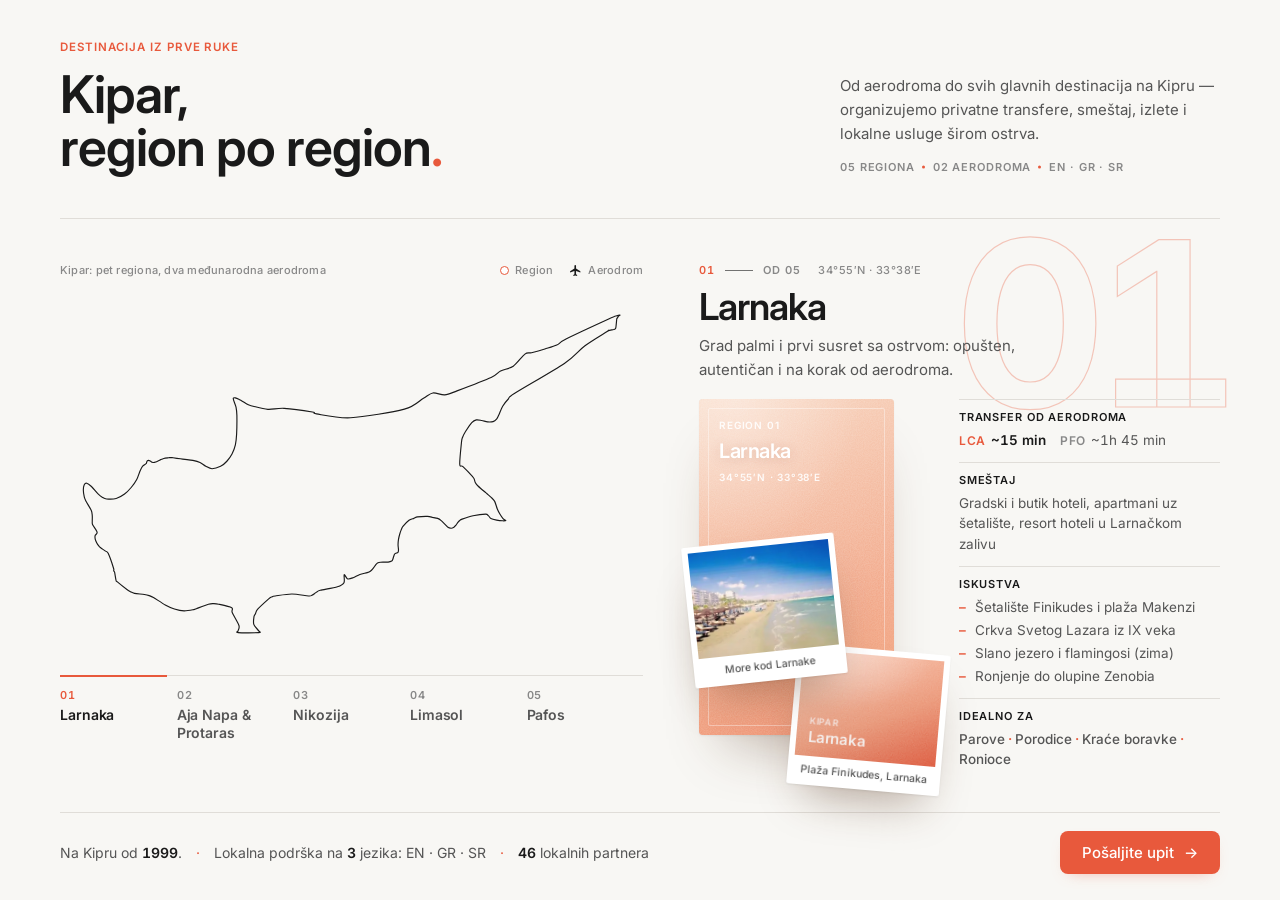
==== index.html @ 7fb14956 "Add files via upload" ====
<!doctype html>
<html lang="sr-Latn">
<head>
  <meta charset="utf-8">
  <meta name="viewport" content="width=device-width, initial-scale=1">
  <title>Kipar koji poznajemo · WWE Travel CY</title>
  <meta name="description" content="Kipar, region po region: interaktivna karta regiona, aerodroma i transfera. WWE Travel CY, na Kipru od 1999.">
  <meta name="robots" content="noindex">
  <link rel="icon" href="assets/favicon.svg" type="image/svg+xml">
  <link rel="preconnect" href="https://fonts.googleapis.com">
  <link rel="preconnect" href="https://fonts.gstatic.com" crossorigin>
  <link href="https://fonts.googleapis.com/css2?family=Inter:wght@400;500;600;700&display=swap" rel="stylesheet">
  <link rel="stylesheet" href="css/section.css">
  <!-- Before first paint: mark JS + embed state so the entrance never flashes -->
  <script>
    (function (d) {
      var c = d.documentElement.classList;
      c.add('js');
      try { if (window.self !== window.top) c.add('is-embedded'); } catch (e) { c.add('is-embedded'); }
      if (window.matchMedia && matchMedia('(prefers-reduced-motion: reduce)').matches) c.add('reduced-motion');
    })(document);
  </script>
</head>
<body>
  <main class="wwe" id="wwe">
    <div class="wwe__inner">

      <!-- ============ Heading ============ -->
      <header class="head">
        <div class="head__title">
          <p class="eyebrow" data-reveal="fade" data-i18n="eyebrow">Destinacija iz prve ruke</p>
          <h2 class="title" id="wwe-title" aria-label="Kipar, region po region.">
            <span class="title__line"><span class="title__in">Kipar,</span></span>
            <span class="title__line"><span class="title__in">region po region.</span></span>
          </h2>
        </div>
        <div class="head__intro" data-reveal="fade">
          <p class="intro" data-i18n="intro">Od aerodroma do svih glavnih destinacija na Kipru — organizujemo privatne transfere, smeštaj, izlete i lokalne usluge širom ostrva.</p>
          <p class="head__meta" id="head-meta"><span>05 regiona</span><span>02 aerodroma</span><span>EN · GR · SR</span></p>
        </div>
      </header>

      <!-- ============ Map + feature panel ============ -->
      <div class="body">

        <figure class="map" id="map">
          <figcaption class="map__cap">
            <span class="cap-text" data-i18n="mapCaption">Kipar: pet regiona, dva međunarodna aerodroma</span>
            <span class="map__legend" aria-hidden="true">
              <span class="lg lg--region"><i></i><span data-i18n="legendRegion">Region</span></span>
              <span class="lg lg--airport"><svg viewBox="0 0 24 24"><path d="M21 15.5v-2l-8-5V3.5a1.5 1.5 0 0 0-3 0V8.5l-8 5v2l8-2.5V19l-2 1.5V22l3.5-1 3.5 1v-1.5L13 19v-6z"/></svg><span data-i18n="legendAirport">Aerodrom</span></span>
            </span>
          </figcaption>

          <div class="map__stage">
            <svg class="map__svg" id="map-svg" viewBox="0 0 1000 624" role="img" aria-labelledby="map-svg-title">
              <title id="map-svg-title" data-i18n="mapTitle">Karta Kipra sa pet regiona i aerodromima Larnaka i Pafos</title>
              <defs>
                <path id="isl" d="M940.8 46.6C953.7 40.7 951.5 42.1 954.4 41.1C957.3 40.1 959.5 39.9 960.0 40.0C960.5 40.1 958.3 41.1 957.8 41.6C957.3 42.1 956.8 42.9 956.5 43.4C956.2 43.9 955.8 44.7 955.5 45.2C955.2 45.7 954.9 44.3 954.6 46.6C954.3 48.9 953.6 57.8 953.2 60.3C952.8 62.8 952.8 62.9 952.2 63.5C951.6 64.1 951.1 64.1 949.3 64.6C947.5 65.0 941.8 66.0 940.1 66.5C938.4 67.0 944.1 64.2 938.1 68.1C932.1 72.0 911.1 84.3 900.1 92.5C889.1 100.7 882.9 110.8 864.8 123.0C846.7 135.2 794.2 164.9 779.7 174.1C765.2 183.3 771.4 180.9 768.3 184.2C765.2 187.5 761.4 192.0 759.0 196.1C756.6 200.2 753.7 208.3 752.1 211.6C750.5 214.9 749.9 216.6 748.5 218.2C747.1 219.8 744.8 221.8 742.5 222.5C740.2 223.2 735.9 223.3 733.0 223.0C730.1 222.7 726.0 221.1 723.1 220.6C720.2 220.1 716.4 219.0 713.8 219.6C711.2 220.2 708.9 221.2 706.0 224.3C703.1 227.4 697.2 236.6 694.8 240.3C692.4 244.1 691.3 246.7 690.3 249.3C689.3 251.9 689.1 250.7 688.4 257.6C687.7 264.5 685.0 289.3 685.4 295.6C685.8 301.9 687.7 296.6 690.9 299.6C694.1 302.6 703.8 312.7 706.7 315.9C709.6 319.1 709.2 319.1 710.0 320.7C710.8 322.3 711.0 325.0 712.0 326.8C713.0 328.6 714.0 330.3 716.7 332.9C719.4 335.5 727.4 342.2 730.0 344.4C732.6 346.6 732.4 346.5 733.8 347.7C735.2 348.9 737.6 350.7 739.3 352.4C741.0 354.1 743.7 356.3 745.3 359.3C746.9 362.3 748.5 369.2 749.8 372.5C751.1 375.8 752.7 378.5 754.2 381.0C755.7 383.5 758.1 387.2 759.6 388.9C761.1 390.6 764.5 391.6 764.4 392.2C764.3 392.8 761.3 392.7 758.9 392.6C756.5 392.5 751.7 392.0 748.7 391.4C745.7 390.8 740.9 389.8 738.8 388.6C736.7 387.4 735.8 384.8 734.4 383.7C733.0 382.6 733.6 381.3 729.7 381.3C725.8 381.3 714.2 382.7 708.2 384.0C702.2 385.3 692.9 388.5 689.5 389.7C686.1 390.9 686.5 391.3 685.4 392.2C684.3 393.1 683.2 394.3 682.2 395.5C681.2 396.7 680.0 398.7 679.0 399.9C678.0 401.1 676.7 402.9 675.4 403.7C674.1 404.5 672.1 405.5 670.5 405.4C668.9 405.3 667.1 405.1 664.6 403.2C662.1 401.2 656.2 394.6 653.6 392.4C651.0 390.2 649.8 389.3 647.5 388.5C645.2 387.7 640.0 387.1 638.6 386.8C637.2 386.5 639.6 387.0 638.3 386.7C637.0 386.4 633.9 385.2 630.1 385.1C626.3 385.0 616.5 385.5 613.0 386.0C609.5 386.5 609.0 387.6 606.8 388.4C604.6 389.2 601.2 389.5 598.4 391.6C595.6 393.7 590.0 399.6 588.0 402.1C586.0 404.6 585.9 406.1 585.0 408.2C584.1 410.3 583.0 413.6 582.3 416.1C581.6 418.6 580.7 422.3 580.3 424.9C579.9 427.5 579.6 430.8 579.6 433.5C579.6 436.2 580.4 440.7 580.4 442.7C580.4 444.7 580.2 445.8 579.5 446.7C578.8 447.6 576.6 447.9 575.7 448.4C574.8 448.9 574.1 448.6 573.3 450.2C572.5 451.8 571.2 457.2 570.5 458.9C569.8 460.6 570.0 460.9 568.8 461.6C567.6 462.3 565.5 463.1 562.6 463.4C559.7 463.7 552.2 463.4 549.5 463.6C546.8 463.8 545.7 464.2 544.4 464.9C543.1 465.6 542.1 467.1 541.0 468.5C539.9 469.9 538.2 472.5 536.9 474.1C535.6 475.7 533.6 478.1 532.1 479.2C530.6 480.3 529.4 480.7 526.7 481.5C524.0 482.3 517.7 483.3 514.1 484.6C510.5 485.9 505.7 489.0 502.6 490.2C499.5 491.4 495.6 493.1 493.3 492.3C491.0 491.5 488.3 484.1 487.3 485.1C486.3 486.1 488.6 495.6 486.9 498.7C485.2 501.8 481.8 503.7 475.7 505.7C469.6 507.7 451.6 510.5 446.3 511.8C441.0 513.1 441.7 513.8 440.3 514.6C438.9 515.4 438.0 516.2 436.7 517.1C435.4 518.0 433.4 519.7 431.8 520.4C430.2 521.1 431.2 521.8 426.1 521.5C421.0 521.2 406.1 518.1 397.5 518.1C388.9 518.1 374.3 520.8 369.1 521.5C363.9 522.2 364.8 522.3 363.0 523.1C361.2 523.9 360.9 523.8 357.3 527.0C353.7 530.2 342.4 540.4 339.0 544.2C335.6 548.0 335.9 550.5 334.9 552.4C333.9 554.3 333.0 554.3 332.6 557.0C332.2 559.7 331.1 566.7 332.3 570.3C333.5 573.9 339.4 579.2 340.7 581.3C342.0 583.4 346.0 583.8 340.7 584.3C335.4 584.8 310.6 584.8 305.3 584.3C300.0 583.8 305.1 583.1 305.3 581.3C305.5 579.5 308.3 576.8 306.8 572.1C305.3 567.4 297.2 554.6 295.3 550.0C293.4 545.4 297.9 543.8 294.4 541.6C290.9 539.4 276.9 536.6 272.2 535.6C267.5 534.6 265.7 534.7 263.0 534.7C260.3 534.7 258.9 534.5 254.5 535.8C250.1 537.1 237.6 541.9 233.8 543.3C230.0 544.7 232.5 544.3 229.3 544.9C226.1 545.5 217.7 547.3 212.7 547.1C207.7 546.9 201.0 545.3 196.2 543.8C191.4 542.3 185.9 539.9 180.5 536.9C175.1 533.9 164.3 526.5 160.2 524.1C156.1 521.7 155.2 521.7 152.9 520.9C150.6 520.1 148.5 519.5 144.7 518.9C140.9 518.3 131.4 517.8 127.8 517.1C124.2 516.4 122.9 515.3 120.9 514.2C118.9 513.1 117.6 512.5 114.2 510.0C110.8 507.5 101.1 499.7 98.4 497.4C95.7 495.1 96.8 497.2 96.1 494.7C95.4 492.2 94.2 483.1 93.6 480.7C93.0 478.3 92.3 479.5 92.0 478.5C91.7 477.5 93.2 478.4 91.8 473.9C90.4 469.4 84.7 452.8 82.6 448.4C80.5 444.0 80.0 446.0 78.1 444.6C76.2 443.2 71.5 440.3 69.7 438.9C67.9 437.5 67.1 436.5 66.1 435.2C65.1 433.9 63.7 431.9 62.9 430.3C62.1 428.7 60.9 426.3 60.5 424.5C60.1 422.7 59.7 420.1 60.2 418.2C60.7 416.3 64.2 414.8 63.6 412.0C63.0 409.2 57.2 402.1 56.0 399.4C54.8 396.7 55.4 396.7 55.3 394.3C55.2 391.9 55.6 386.7 55.3 383.7C55.0 380.7 55.1 378.2 53.5 374.6C51.9 371.0 46.7 363.0 44.9 359.6C43.1 356.2 42.4 355.0 41.7 352.1C41.0 349.2 40.0 343.1 40.0 340.0C40.0 336.9 40.5 333.0 41.4 331.2C42.3 329.4 44.0 327.8 45.9 328.2C47.8 328.6 50.9 331.0 53.9 333.8C56.9 336.6 62.9 344.1 65.7 346.8C68.5 349.5 70.3 350.8 72.4 352.1C74.5 353.4 76.3 354.9 79.9 355.2C83.5 355.5 91.7 355.7 96.3 354.4C100.9 353.1 106.8 349.7 110.7 346.8C114.6 343.9 119.3 338.8 122.4 335.1C125.5 331.4 129.1 326.6 131.3 322.4C133.5 318.2 135.7 310.8 137.2 307.3C138.7 303.8 139.8 301.1 141.4 299.2C143.0 297.3 146.6 295.6 147.7 294.6C148.8 293.6 148.2 293.0 148.5 292.3C148.8 291.6 149.1 290.5 149.6 290.0C150.1 289.5 151.3 289.1 151.9 289.0C152.5 288.9 153.1 289.2 153.8 289.6C154.5 290.0 156.2 291.2 156.8 291.6C157.4 292.0 157.0 291.9 157.5 292.0C158.0 292.1 159.1 292.6 160.1 292.6C161.1 292.6 162.5 292.3 164.1 291.7C165.7 291.1 168.8 289.6 170.9 288.7C173.0 287.8 175.5 286.3 177.8 285.7C180.1 285.1 184.5 284.8 186.3 284.6C188.1 284.4 189.0 284.2 190.1 284.2C191.2 284.2 191.4 284.3 193.8 284.6C196.2 284.9 203.3 285.9 206.4 286.3C209.5 286.7 211.1 286.9 214.3 287.3C217.5 287.7 223.9 288.2 227.8 289.0C231.7 289.8 236.7 291.0 240.0 292.5C243.3 294.0 246.9 297.5 250.0 299.1C253.1 300.7 256.9 303.3 260.7 303.3C264.5 303.3 271.5 301.1 275.3 299.2C279.1 297.3 283.2 293.7 286.1 290.5C289.0 287.3 292.7 282.2 294.9 278.0C297.1 273.8 299.5 267.5 300.7 262.4C301.9 257.3 302.4 251.7 302.8 244.2C303.2 236.7 303.4 219.2 303.3 212.2C303.2 205.2 302.7 202.3 301.8 197.8C300.9 193.3 296.4 184.6 297.1 182.5C297.8 180.4 302.7 182.4 306.6 184.1C310.5 185.8 319.2 192.0 322.9 193.8C326.6 195.6 326.1 194.9 331.1 196.1C336.1 197.3 348.4 200.9 356.4 201.5C364.4 202.1 372.8 199.1 384.2 199.8C395.6 200.5 424.3 204.6 432.7 206.0C441.1 207.4 430.1 207.8 439.9 209.3C449.7 210.8 475.6 217.1 498.2 215.9C520.8 214.7 571.8 206.2 590.5 201.2C609.2 196.2 615.9 186.7 623.2 182.5C630.5 178.3 633.8 174.3 639.3 173.4C644.8 172.5 653.4 177.1 659.6 176.6C665.8 176.1 668.8 174.4 680.7 169.9C692.6 165.4 728.0 152.0 739.2 146.9C750.4 141.8 749.7 138.7 755.4 135.8C761.1 132.9 770.8 131.8 777.1 127.5C783.4 123.1 792.4 110.3 797.1 106.8C801.8 103.3 803.4 105.7 808.5 104.4C813.6 103.1 824.8 100.0 831.3 98.0C837.8 96.0 846.2 93.9 851.8 91.3C857.4 88.7 855.0 87.2 868.4 80.5C881.8 73.8 927.9 52.5 940.8 46.6Z"/>
                <radialGradient id="seaGrad" cx="52%" cy="54%" r="58%">
                  <stop offset="0" stop-color="#F1DCC9" stop-opacity="0.95"/>
                  <stop offset="0.5" stop-color="#F4E6D9" stop-opacity="0.7"/>
                  <stop offset="1" stop-color="#F8F7F4" stop-opacity="0"/>
                </radialGradient>
                <linearGradient id="sweepGrad" x1="0" x2="1" y1="0" y2="0">
                  <stop offset="0" stop-color="#FFFFFF" stop-opacity="0"/>
                  <stop offset="0.5" stop-color="#FFF6EE" stop-opacity="0.9"/>
                  <stop offset="1" stop-color="#FFFFFF" stop-opacity="0"/>
                </linearGradient>
                <linearGradient id="shimmerGrad" x1="0" x2="1" y1="0" y2="0">
                  <stop offset="0" stop-color="#E8593C" stop-opacity="0"/>
                  <stop offset="0.5" stop-color="#E8593C" stop-opacity="0.55"/>
                  <stop offset="1" stop-color="#E8593C" stop-opacity="0"/>
                </linearGradient>
                <pattern id="dotGrid" width="11" height="11" patternUnits="userSpaceOnUse">
                  <circle cx="2" cy="2" r="1.05" fill="#E3D9CF"/>
                </pattern>
                <!-- Three thin "depth lines" offset around the coast -->
                <mask id="ringsMask" maskUnits="userSpaceOnUse" x="-200" y="-200" width="1400" height="1024">
                  <use href="#isl" fill="none" stroke="#fff" stroke-width="116"/>
                  <use href="#isl" fill="none" stroke="#000" stroke-width="113"/>
                  <use href="#isl" fill="none" stroke="#fff" stroke-width="70"/>
                  <use href="#isl" fill="none" stroke="#000" stroke-width="67.4"/>
                  <use href="#isl" fill="none" stroke="#fff" stroke-width="32"/>
                  <use href="#isl" fill="none" stroke="#000" stroke-width="29.8"/>
                </mask>
                <clipPath id="islClip"><use href="#isl"/></clipPath>
              </defs>

              <!-- sea -->
              <g class="sea"><ellipse cx="520" cy="330" rx="600" ry="390" fill="url(#seaGrad)"/></g>
              <g class="rings" mask="url(#ringsMask)">
                <rect class="rings__base" x="-200" y="-200" width="1400" height="1024"/>
                <rect class="rings__shimmer" x="-520" y="-200" width="420" height="1024" fill="url(#shimmerGrad)"/>
              </g>

              <!-- island -->
              <g class="island">
                <use href="#isl" class="island__fill"/>
                <use href="#isl" class="island__dots" fill="url(#dotGrid)"/>
                <g clip-path="url(#islClip)" class="island__sweepwrap">
                  <rect class="island__sweep" x="-360" y="-60" width="260" height="760" fill="url(#sweepGrad)"/>
                </g>
                <path class="island__line" id="island-line" d="M940.8 46.6C953.7 40.7 951.5 42.1 954.4 41.1C957.3 40.1 959.5 39.9 960.0 40.0C960.5 40.1 958.3 41.1 957.8 41.6C957.3 42.1 956.8 42.9 956.5 43.4C956.2 43.9 955.8 44.7 955.5 45.2C955.2 45.7 954.9 44.3 954.6 46.6C954.3 48.9 953.6 57.8 953.2 60.3C952.8 62.8 952.8 62.9 952.2 63.5C951.6 64.1 951.1 64.1 949.3 64.6C947.5 65.0 941.8 66.0 940.1 66.5C938.4 67.0 944.1 64.2 938.1 68.1C932.1 72.0 911.1 84.3 900.1 92.5C889.1 100.7 882.9 110.8 864.8 123.0C846.7 135.2 794.2 164.9 779.7 174.1C765.2 183.3 771.4 180.9 768.3 184.2C765.2 187.5 761.4 192.0 759.0 196.1C756.6 200.2 753.7 208.3 752.1 211.6C750.5 214.9 749.9 216.6 748.5 218.2C747.1 219.8 744.8 221.8 742.5 222.5C740.2 223.2 735.9 223.3 733.0 223.0C730.1 222.7 726.0 221.1 723.1 220.6C720.2 220.1 716.4 219.0 713.8 219.6C711.2 220.2 708.9 221.2 706.0 224.3C703.1 227.4 697.2 236.6 694.8 240.3C692.4 244.1 691.3 246.7 690.3 249.3C689.3 251.9 689.1 250.7 688.4 257.6C687.7 264.5 685.0 289.3 685.4 295.6C685.8 301.9 687.7 296.6 690.9 299.6C694.1 302.6 703.8 312.7 706.7 315.9C709.6 319.1 709.2 319.1 710.0 320.7C710.8 322.3 711.0 325.0 712.0 326.8C713.0 328.6 714.0 330.3 716.7 332.9C719.4 335.5 727.4 342.2 730.0 344.4C732.6 346.6 732.4 346.5 733.8 347.7C735.2 348.9 737.6 350.7 739.3 352.4C741.0 354.1 743.7 356.3 745.3 359.3C746.9 362.3 748.5 369.2 749.8 372.5C751.1 375.8 752.7 378.5 754.2 381.0C755.7 383.5 758.1 387.2 759.6 388.9C761.1 390.6 764.5 391.6 764.4 392.2C764.3 392.8 761.3 392.7 758.9 392.6C756.5 392.5 751.7 392.0 748.7 391.4C745.7 390.8 740.9 389.8 738.8 388.6C736.7 387.4 735.8 384.8 734.4 383.7C733.0 382.6 733.6 381.3 729.7 381.3C725.8 381.3 714.2 382.7 708.2 384.0C702.2 385.3 692.9 388.5 689.5 389.7C686.1 390.9 686.5 391.3 685.4 392.2C684.3 393.1 683.2 394.3 682.2 395.5C681.2 396.7 680.0 398.7 679.0 399.9C678.0 401.1 676.7 402.9 675.4 403.7C674.1 404.5 672.1 405.5 670.5 405.4C668.9 405.3 667.1 405.1 664.6 403.2C662.1 401.2 656.2 394.6 653.6 392.4C651.0 390.2 649.8 389.3 647.5 388.5C645.2 387.7 640.0 387.1 638.6 386.8C637.2 386.5 639.6 387.0 638.3 386.7C637.0 386.4 633.9 385.2 630.1 385.1C626.3 385.0 616.5 385.5 613.0 386.0C609.5 386.5 609.0 387.6 606.8 388.4C604.6 389.2 601.2 389.5 598.4 391.6C595.6 393.7 590.0 399.6 588.0 402.1C586.0 404.6 585.9 406.1 585.0 408.2C584.1 410.3 583.0 413.6 582.3 416.1C581.6 418.6 580.7 422.3 580.3 424.9C579.9 427.5 579.6 430.8 579.6 433.5C579.6 436.2 580.4 440.7 580.4 442.7C580.4 444.7 580.2 445.8 579.5 446.7C578.8 447.6 576.6 447.9 575.7 448.4C574.8 448.9 574.1 448.6 573.3 450.2C572.5 451.8 571.2 457.2 570.5 458.9C569.8 460.6 570.0 460.9 568.8 461.6C567.6 462.3 565.5 463.1 562.6 463.4C559.7 463.7 552.2 463.4 549.5 463.6C546.8 463.8 545.7 464.2 544.4 464.9C543.1 465.6 542.1 467.1 541.0 468.5C539.9 469.9 538.2 472.5 536.9 474.1C535.6 475.7 533.6 478.1 532.1 479.2C530.6 480.3 529.4 480.7 526.7 481.5C524.0 482.3 517.7 483.3 514.1 484.6C510.5 485.9 505.7 489.0 502.6 490.2C499.5 491.4 495.6 493.1 493.3 492.3C491.0 491.5 488.3 484.1 487.3 485.1C486.3 486.1 488.6 495.6 486.9 498.7C485.2 501.8 481.8 503.7 475.7 505.7C469.6 507.7 451.6 510.5 446.3 511.8C441.0 513.1 441.7 513.8 440.3 514.6C438.9 515.4 438.0 516.2 436.7 517.1C435.4 518.0 433.4 519.7 431.8 520.4C430.2 521.1 431.2 521.8 426.1 521.5C421.0 521.2 406.1 518.1 397.5 518.1C388.9 518.1 374.3 520.8 369.1 521.5C363.9 522.2 364.8 522.3 363.0 523.1C361.2 523.9 360.9 523.8 357.3 527.0C353.7 530.2 342.4 540.4 339.0 544.2C335.6 548.0 335.9 550.5 334.9 552.4C333.9 554.3 333.0 554.3 332.6 557.0C332.2 559.7 331.1 566.7 332.3 570.3C333.5 573.9 339.4 579.2 340.7 581.3C342.0 583.4 346.0 583.8 340.7 584.3C335.4 584.8 310.6 584.8 305.3 584.3C300.0 583.8 305.1 583.1 305.3 581.3C305.5 579.5 308.3 576.8 306.8 572.1C305.3 567.4 297.2 554.6 295.3 550.0C293.4 545.4 297.9 543.8 294.4 541.6C290.9 539.4 276.9 536.6 272.2 535.6C267.5 534.6 265.7 534.7 263.0 534.7C260.3 534.7 258.9 534.5 254.5 535.8C250.1 537.1 237.6 541.9 233.8 543.3C230.0 544.7 232.5 544.3 229.3 544.9C226.1 545.5 217.7 547.3 212.7 547.1C207.7 546.9 201.0 545.3 196.2 543.8C191.4 542.3 185.9 539.9 180.5 536.9C175.1 533.9 164.3 526.5 160.2 524.1C156.1 521.7 155.2 521.7 152.9 520.9C150.6 520.1 148.5 519.5 144.7 518.9C140.9 518.3 131.4 517.8 127.8 517.1C124.2 516.4 122.9 515.3 120.9 514.2C118.9 513.1 117.6 512.5 114.2 510.0C110.8 507.5 101.1 499.7 98.4 497.4C95.7 495.1 96.8 497.2 96.1 494.7C95.4 492.2 94.2 483.1 93.6 480.7C93.0 478.3 92.3 479.5 92.0 478.5C91.7 477.5 93.2 478.4 91.8 473.9C90.4 469.4 84.7 452.8 82.6 448.4C80.5 444.0 80.0 446.0 78.1 444.6C76.2 443.2 71.5 440.3 69.7 438.9C67.9 437.5 67.1 436.5 66.1 435.2C65.1 433.9 63.7 431.9 62.9 430.3C62.1 428.7 60.9 426.3 60.5 424.5C60.1 422.7 59.7 420.1 60.2 418.2C60.7 416.3 64.2 414.8 63.6 412.0C63.0 409.2 57.2 402.1 56.0 399.4C54.8 396.7 55.4 396.7 55.3 394.3C55.2 391.9 55.6 386.7 55.3 383.7C55.0 380.7 55.1 378.2 53.5 374.6C51.9 371.0 46.7 363.0 44.9 359.6C43.1 356.2 42.4 355.0 41.7 352.1C41.0 349.2 40.0 343.1 40.0 340.0C40.0 336.9 40.5 333.0 41.4 331.2C42.3 329.4 44.0 327.8 45.9 328.2C47.8 328.6 50.9 331.0 53.9 333.8C56.9 336.6 62.9 344.1 65.7 346.8C68.5 349.5 70.3 350.8 72.4 352.1C74.5 353.4 76.3 354.9 79.9 355.2C83.5 355.5 91.7 355.7 96.3 354.4C100.9 353.1 106.8 349.7 110.7 346.8C114.6 343.9 119.3 338.8 122.4 335.1C125.5 331.4 129.1 326.6 131.3 322.4C133.5 318.2 135.7 310.8 137.2 307.3C138.7 303.8 139.8 301.1 141.4 299.2C143.0 297.3 146.6 295.6 147.7 294.6C148.8 293.6 148.2 293.0 148.5 292.3C148.8 291.6 149.1 290.5 149.6 290.0C150.1 289.5 151.3 289.1 151.9 289.0C152.5 288.9 153.1 289.2 153.8 289.6C154.5 290.0 156.2 291.2 156.8 291.6C157.4 292.0 157.0 291.9 157.5 292.0C158.0 292.1 159.1 292.6 160.1 292.6C161.1 292.6 162.5 292.3 164.1 291.7C165.7 291.1 168.8 289.6 170.9 288.7C173.0 287.8 175.5 286.3 177.8 285.7C180.1 285.1 184.5 284.8 186.3 284.6C188.1 284.4 189.0 284.2 190.1 284.2C191.2 284.2 191.4 284.3 193.8 284.6C196.2 284.9 203.3 285.9 206.4 286.3C209.5 286.7 211.1 286.9 214.3 287.3C217.5 287.7 223.9 288.2 227.8 289.0C231.7 289.8 236.7 291.0 240.0 292.5C243.3 294.0 246.9 297.5 250.0 299.1C253.1 300.7 256.9 303.3 260.7 303.3C264.5 303.3 271.5 301.1 275.3 299.2C279.1 297.3 283.2 293.7 286.1 290.5C289.0 287.3 292.7 282.2 294.9 278.0C297.1 273.8 299.5 267.5 300.7 262.4C301.9 257.3 302.4 251.7 302.8 244.2C303.2 236.7 303.4 219.2 303.3 212.2C303.2 205.2 302.7 202.3 301.8 197.8C300.9 193.3 296.4 184.6 297.1 182.5C297.8 180.4 302.7 182.4 306.6 184.1C310.5 185.8 319.2 192.0 322.9 193.8C326.6 195.6 326.1 194.9 331.1 196.1C336.1 197.3 348.4 200.9 356.4 201.5C364.4 202.1 372.8 199.1 384.2 199.8C395.6 200.5 424.3 204.6 432.7 206.0C441.1 207.4 430.1 207.8 439.9 209.3C449.7 210.8 475.6 217.1 498.2 215.9C520.8 214.7 571.8 206.2 590.5 201.2C609.2 196.2 615.9 186.7 623.2 182.5C630.5 178.3 633.8 174.3 639.3 173.4C644.8 172.5 653.4 177.1 659.6 176.6C665.8 176.1 668.8 174.4 680.7 169.9C692.6 165.4 728.0 152.0 739.2 146.9C750.4 141.8 749.7 138.7 755.4 135.8C761.1 132.9 770.8 131.8 777.1 127.5C783.4 123.1 792.4 110.3 797.1 106.8C801.8 103.3 803.4 105.7 808.5 104.4C813.6 103.1 824.8 100.0 831.3 98.0C837.8 96.0 846.2 93.9 851.8 91.3C857.4 88.7 855.0 87.2 868.4 80.5C881.8 73.8 927.9 52.5 940.8 46.6Z" pathLength="1"/>
              </g>

              <!-- north arrow + scale bar -->
              <g class="mapmeta" aria-hidden="true">
                <g class="north" transform="translate(52 58)">
                  <path d="M0 -26 L7 0 L0 -5 L-7 0 Z"/>
                  <text y="22" text-anchor="middle" data-i18n="north">S</text>
                </g>
                <g class="scalebar" transform="translate(84 66)">
                  <path d="M0 0 H109 M0 -5 V5 M54.5 -3 V3 M109 -5 V5"/>
                  <text x="0" y="-12">0</text>
                  <text x="109" y="-12" text-anchor="middle">25 km</text>
                </g>
              </g>

              <!-- flight route -->
              <g class="route" aria-hidden="true">
                <path class="route__dots" id="route-dots" d=""/>
                <path class="route__trail" id="route-trail" d=""/>
              </g>

              <g class="airports" id="airports"></g>
              <g class="markers" id="markers"></g>

              <g class="route__label" id="route-label" aria-hidden="true">
                <g class="route__label-scale">
                  <rect rx="11" ry="11" height="22"/>
                  <text y="15" x="10"><tspan class="rl-code">LCA</tspan><tspan class="rl-arrow" dx="5">→</tspan><tspan class="rl-time" dx="5">0 min</tspan></text>
                </g>
              </g>

              <g class="plane" id="plane" aria-hidden="true">
                <g class="plane__scale">
                  <path d="M11 0 L3.5 -1.6 L-2.5 -9 L-5.2 -9 L-1.8 -1.8 L-7.4 -1.3 L-9.6 -4 L-11.4 -4 L-10.2 0 L-11.4 4 L-9.6 4 L-7.4 1.3 L-1.8 1.8 L-5.2 9 L-2.5 9 L3.5 1.6 Z"/>
                </g>
              </g>
            </svg>
          </div>

          <!-- region selector (list on desktop, pills on mobile) -->
          <div class="regions" id="regions" role="tablist" aria-label="Regioni Kipra" data-i18n-aria="regionsLabel"></div>
          <p class="hint" id="hint">
            <span class="hint__icon" aria-hidden="true">
              <i class="hint__ring"></i>
              <svg viewBox="0 0 24 24"><path d="M9 11.24V7.5C9 6.12 10.12 5 11.5 5S14 6.12 14 7.5v3.74c1.21-.81 2-2.18 2-3.74C16 5.01 13.99 3 11.5 3S7 5.01 7 7.5c0 1.56.79 2.93 2 3.74zm9.84 4.63-4.54-2.26c-.17-.07-.35-.11-.54-.11H13v-6c0-.83-.67-1.5-1.5-1.5S10 6.67 10 7.5v10.74l-3.43-.72c-.08-.01-.15-.03-.24-.03-.31 0-.59.13-.79.33l-.79.8 4.94 4.94c.27.27.65.44 1.06.44h6.79c.75 0 1.33-.55 1.44-1.28l.75-5.27c.01-.07.02-.14.02-.2 0-.62-.38-1.16-.91-1.38z"/></svg>
            </span>
            <span class="hint__text" id="hint-text" data-i18n="hint">Kliknite na region koji vas zanima, ili pratite obilazak ostrva</span>
          </p>
        </figure>

        <article class="panel" id="panel" aria-live="polite">
          <div class="panel__bignum" aria-hidden="true"><span class="bignum" id="bignum">01</span></div>

          <div class="panel__head">
            <p class="panel__kicker swap">
              <span class="panel__idx" id="p-idx">01</span>
              <span class="panel__rule" aria-hidden="true"></span>
              <span class="panel__of"><span data-i18n="of">od</span> 05</span>
              <span class="panel__coords" id="p-coords"></span>
            </p>
            <h3 class="panel__name swap" id="p-name">Larnaka</h3>
            <p class="panel__line swap" id="p-line"></p>
          </div>

          <div class="panel__grid">
            <div class="stack" id="stack">
              <div class="cover" id="cover" aria-hidden="true"></div>
              <figure class="postcard postcard--a" id="pc-a"></figure>
              <figure class="postcard postcard--b" id="pc-b"></figure>
            </div>

            <dl class="facts">
              <div class="fact swap">
                <dt data-i18n="labels.transfer">Transfer od aerodroma</dt>
                <dd class="fact__transfer" id="p-transfer"></dd>
              </div>
              <div class="fact swap">
                <dt data-i18n="labels.stay">Smeštaj</dt>
                <dd id="p-stay"></dd>
              </div>
              <div class="fact swap">
                <dt data-i18n="labels.experiences">Iskustva</dt>
                <dd><ul class="fact__list" id="p-exp"></ul></dd>
              </div>
              <div class="fact swap">
                <dt data-i18n="labels.idealFor">Idealno za</dt>
                <dd class="fact__ideal" id="p-ideal"></dd>
              </div>
            </dl>
          </div>
        </article>
      </div>

      <!-- ============ Trust line + CTA ============ -->
      <footer class="foot" id="foot">
        <p class="trust" id="trust" data-reveal="fade">
          <span class="trust__item">Na Kipru od <b class="count" data-to="1999" data-from="1975">1999</b>.</span>
          <span class="trust__sep" aria-hidden="true">·</span>
          <span class="trust__item">Lokalna podrška na <b class="count" data-to="3" data-from="0">3</b> jezika: EN · GR · SR</span>
          <span class="trust__sep" aria-hidden="true">·</span>
          <span class="trust__item"><b class="count" data-to="50" data-from="0" data-suffix="+">50+</b> lokalnih partnera</span>
        </p>
        <a class="btn" id="cta" href="https://www.wwe-cy.com/tailored-program-package-request" target="_top" data-reveal="fade">
          <span data-i18n="cta">Pošaljite upit</span><span class="btn__arrow" aria-hidden="true">→</span>
        </a>
      </footer>

    </div>
  </main>

  <script src="js/data.js"></script>
  <script src="js/i18n.js"></script>
  <script src="js/motion.js"></script>
  <script src="js/section.js"></script>
</body>
</html>
---- css/section.css ----
/* =====================================================================
   WWE Travel CY · "Kipar koji poznajemo" · embeddable editorial section
   Brand: Inter · accent #E8593C · ink #1A1A1A · body #555 · meta #888
   Frame heights (see README): desktop 900 · tablet 1460 · mobile 1720
   ===================================================================== */

:root {
  --accent: #E8593C;
  --accent-hover: #D44E33;
  --ink: #1A1A1A;
  --body: #555555;
  --meta: #888888;
  --bg: #F8F7F4;
  --card: #FFFFFF;
  --line: #EBEBEB;
  --line-2: #E0DDD8;
  --warm-1: #F1DCC9;
  --warm-2: #E9C9B2;

  --ease-expo: cubic-bezier(0.16, 1, 0.3, 1);
  --ease-power3: cubic-bezier(0.215, 0.61, 0.355, 1);
  --ease-inout: cubic-bezier(0.65, 0, 0.35, 1);

  --gutter: 40px;
  --doc-h: 900px;       /* the iframe height this layout is designed for */
  --layout: desktop;    /* read by section.js */
  --k: 1.6;             /* SVG units per screen px, set by section.js */
  --ms: 1;              /* marker scale, set by section.js */
}

*,
*::before,
*::after { box-sizing: border-box; }

html,
body {
  margin: 0;
  padding: 0;
  background: var(--bg);
  overflow-x: hidden;
}

/* Inside the Wix iframe the section is exactly the frame: never an inner scrollbar */
html.is-embedded,
html.is-embedded body { height: 100%; overflow: hidden; }

body {
  font-family: 'Inter', system-ui, -apple-system, 'Segoe UI', Roboto, Arial, sans-serif;
  color: var(--body);
  -webkit-font-smoothing: antialiased;
  -moz-osx-font-smoothing: grayscale;
  text-rendering: optimizeLegibility;
}

button { font: inherit; color: inherit; }

.wwe {
  position: relative;
  height: var(--doc-h);
  background: var(--bg);
  overflow: hidden;
}
html.is-embedded .wwe { height: 100vh; }

.wwe__inner {
  max-width: 1240px;
  height: 100%;
  margin: 0 auto;
  padding: 40px var(--gutter) 26px;
  display: flex;
  flex-direction: column;
}

/* ---------------------------------------------------------------------
   Eyebrow, headline, intro
   --------------------------------------------------------------------- */
.eyebrow {
  margin: 0 0 14px;
  font-size: 11.5px;
  font-weight: 600;
  letter-spacing: 0.08em;
  text-transform: uppercase;
  color: var(--accent);
}

.head {
  display: grid;
  grid-template-columns: minmax(0, 1fr) minmax(0, 380px);
  gap: 48px;
  align-items: end;
  padding-bottom: 44px;
  border-bottom: 1px solid var(--line-2);
  flex: none;
}

.title {
  margin: 0;
  font-size: clamp(44px, 4.2vw, 52px);
  font-weight: 600;
  line-height: 1.02;
  letter-spacing: -1px;
  color: var(--ink);
}
.title__line {
  display: block;
  overflow: hidden;
  padding-bottom: 0.1em;        /* keep descenders inside the mask */
  margin-bottom: -0.1em;
}
.title__in { display: inline-block; }
.title .w {
  display: inline-block;
  transition: transform 1.1s var(--ease-expo);
}
.title .dot { color: var(--accent); }

.intro {
  margin: 0;
  font-size: 15px;
  line-height: 1.6;
  color: var(--body);
}
.head__meta {
  display: flex;
  flex-wrap: wrap;
  gap: 6px 18px;
  margin: 14px 0 0;
  font-size: 11px;
  font-weight: 600;
  letter-spacing: 0.08em;
  text-transform: uppercase;
  color: var(--meta);
}
.head__meta span { position: relative; }
.head__meta span + span::before {
  content: '';
  position: absolute;
  left: -11px;
  top: 50%;
  width: 3px;
  height: 3px;
  border-radius: 50%;
  background: var(--accent);
  transform: translateY(-50%);
}

/* ---------------------------------------------------------------------
   Body grid: map (left) + feature panel (right)
   --------------------------------------------------------------------- */
.body {
  flex: 1 1 auto;
  min-height: 0;
  display: grid;
  grid-template-columns: minmax(0, 1.12fr) minmax(0, 1fr);
  gap: 56px;
  padding-top: 44px;
}

/* ---------- Map ---------- */
.map {
  margin: 0;
  min-height: 0;
  display: flex;
  flex-direction: column;
}

.map__cap {
  font-size: 11px;
  font-weight: 500;
  letter-spacing: 0.02em;
  color: var(--meta);
}
.map__cap {
  display: flex;
  align-items: center;
  gap: 10px;
  flex: none;
}
.map__legend {
  margin-left: auto;
  display: flex;
  gap: 16px;
  white-space: nowrap;
}
.lg { display: inline-flex; align-items: center; gap: 6px; }
.lg i {
  width: 9px; height: 9px; border-radius: 50%;
  border: 1.5px solid var(--accent);
  background: #fff;
}
.lg svg { width: 13px; height: 13px; fill: var(--ink); }

.map__stage {
  position: relative;
  flex: 1 1 auto;
  min-height: 0;
  margin: 6px 0 10px;
}
.map__svg {
  position: absolute;
  inset: 0;
  width: 100%;
  height: 100%;
  overflow: visible;
  display: block;
}

/* sea + depth lines */
.sea { transform-box: fill-box; transform-origin: center; }
.rings__base { fill: var(--warm-2); opacity: 0.75; }
.rings__shimmer { opacity: 0.9; }
.island__fill { fill: #FFFDFA; }
.island__dots { opacity: 0.9; }
.island__line {
  fill: none;
  stroke: var(--ink);
  stroke-width: calc(var(--k) * 1.15px);
  stroke-linejoin: round;
  stroke-linecap: round;
  stroke-dasharray: 1 1;
  stroke-dashoffset: 0;
}
.island__sweep { opacity: 0; }

.mapmeta { opacity: 0.9; }
.mapmeta path { fill: none; stroke: var(--meta); stroke-width: calc(var(--k) * 1px); }
.mapmeta .north path { fill: var(--meta); stroke: none; }
.mapmeta text {
  font-size: calc(var(--k) * 10px);
  font-weight: 600;
  letter-spacing: 0.08em;
  fill: var(--meta);
}

/* route */
.route__dots {
  fill: none;
  stroke: var(--ink);
  stroke-opacity: 0.45;
  stroke-linecap: round;
}
.route__trail {
  fill: none;
  stroke: var(--accent);
  stroke-linecap: round;
}
.route__label { opacity: 0; transition: opacity 0.5s var(--ease-power3); pointer-events: none; }
.route__label.is-on { opacity: 1; }
.route__label-scale { transform: scale(var(--ms)); }
.route__label rect {
  fill: #fff;
  stroke: var(--line-2);
  stroke-width: 1;
  filter: drop-shadow(0 6px 10px rgba(80, 45, 20, 0.12));
}
.route__label text {
  font-size: 12px;
  font-weight: 600;
  fill: var(--ink);
  font-variant-numeric: tabular-nums;
}
.route__label .rl-code { fill: var(--accent); letter-spacing: 0.06em; }
.route__label .rl-arrow { fill: var(--meta); font-weight: 500; }

.plane { opacity: 0; pointer-events: none; }
.plane__scale { transform: scale(var(--ms)); }
.plane path {
  fill: var(--ink);
  stroke: #fff;
  stroke-width: 1.2;
  stroke-linejoin: round;
}

/* airports */
.ap { pointer-events: none; }
.ap__s { transform: scale(var(--ms)); }
.ap__pop {
  transform-box: fill-box;
  transform-origin: center;
  transition: opacity 0.7s var(--ease-power3), transform 0.9s var(--ease-expo);
}
.ap__bg { fill: var(--ink); }
.ap__icon { fill: #fff; }
.ap__label {
  font-size: 11px;
  font-weight: 600;
  letter-spacing: 0.08em;
  fill: var(--ink);
  transition: opacity 0.7s var(--ease-power3);
}

/* region markers */
.mk { cursor: pointer; -webkit-tap-highlight-color: transparent; }
.mk__s { transform: scale(var(--ms)); }
.mk__pop {
  transition: opacity 0.6s var(--ease-power3), transform 0.9s cubic-bezier(0.34, 1.56, 0.64, 1);
}
.mk__hover { transition: transform 0.6s var(--ease-expo); }
.mk:hover .mk__hover,
.mk.is-active .mk__hover { transform: scale(1.14); }
.mk__halo {
  fill: none;
  stroke: var(--accent);
  stroke-width: 1.2;
  opacity: 0;
  transform-box: fill-box;
  transform-origin: center;
}
.mk__dot {
  fill: #fff;
  stroke: var(--accent);
  stroke-width: 1.6;
  transition: fill 0.5s var(--ease-power3);
  filter: drop-shadow(0 4px 8px rgba(80, 45, 20, 0.14));
}
.mk__num {
  font-size: 12px;
  font-weight: 600;
  text-anchor: middle;
  fill: var(--accent);
  transition: fill 0.5s var(--ease-power3);
  font-variant-numeric: tabular-nums;
  pointer-events: none;
}
.mk__hit { fill: transparent; }
.mk.is-active .mk__dot { fill: var(--accent); }
.mk.is-active .mk__num { fill: #fff; }
.mk__label {
  font-size: 11.5px;
  font-weight: 600;
  letter-spacing: 0.02em;
  fill: var(--meta);
  transition: fill 0.5s var(--ease-power3), opacity 0.6s var(--ease-power3);
  pointer-events: none;
}
.mk.is-active .mk__label { fill: var(--ink); }

/* entrance states (only when motion is allowed) */
html.js:not(.reduced-motion) .map:not(.st-line) .island__line { stroke-dashoffset: 1; }
html.js:not(.reduced-motion) .map.st-line .island__line { transition: stroke-dashoffset 1.8s var(--ease-inout); }
html.js:not(.reduced-motion) .map:not(.st-sea) .sea { opacity: 0; transform: scale(0.94); }
html.js:not(.reduced-motion) .map:not(.st-sea) .rings,
html.js:not(.reduced-motion) .map:not(.st-sea) .island__fill,
html.js:not(.reduced-motion) .map:not(.st-sea) .island__dots,
html.js:not(.reduced-motion) .map:not(.st-sea) .mapmeta { opacity: 0; }
html.js:not(.reduced-motion) .map .sea { transition: opacity 1.2s var(--ease-power3), transform 1.6s var(--ease-expo); }
html.js:not(.reduced-motion) .map .rings,
html.js:not(.reduced-motion) .map .island__fill,
html.js:not(.reduced-motion) .map .island__dots,
html.js:not(.reduced-motion) .map .mapmeta { transition: opacity 1.1s var(--ease-power3); }
html.js:not(.reduced-motion) .map:not(.st-markers) .mk__pop { opacity: 0; transform: scale(0.3); }
html.js:not(.reduced-motion) .map:not(.st-markers) .mk__label { opacity: 0; }
html.js:not(.reduced-motion) .map .mk__pop,
html.js:not(.reduced-motion) .map .mk__label { transition-delay: calc(var(--i) * 140ms); }
html.js:not(.reduced-motion) .map.st-done .mk__pop,
html.js:not(.reduced-motion) .map.st-done .mk__label { transition-delay: 0ms; }
html.js:not(.reduced-motion) .map:not(.st-airports) .ap__pop { opacity: 0; transform: translateY(6px) scale(0.6); }
html.js:not(.reduced-motion) .map:not(.st-airports) .ap__label { opacity: 0; }
html.js:not(.reduced-motion) .map .ap__label { transition-delay: 0.15s; }

/* ambient life, after the entrance */
html:not(.reduced-motion) .map.st-done .mk__halo { animation: breathe 3.6s var(--ease-power3) infinite; animation-delay: calc(var(--i) * 0.55s); }
html:not(.reduced-motion) .map.st-done .mk.is-active .mk__halo { animation-duration: 2.4s; animation-delay: 0s; }
html:not(.reduced-motion) .map.st-done .mk.st-ping .mk__halo { animation: ping 0.9s var(--ease-expo) 1; }
html:not(.reduced-motion) .map.st-done .island__sweep { animation: sweep 9s var(--ease-inout) 1.5s infinite; }
html:not(.reduced-motion) .map.st-done .rings__shimmer { animation: shimmer 11s linear infinite; }
html:not(.reduced-motion) .map.st-done .rings { animation: ringsBreathe 7s ease-in-out infinite; }

@keyframes breathe {
  0%   { opacity: 0.55; transform: scale(0.72); }
  70%  { opacity: 0; transform: scale(1.35); }
  100% { opacity: 0; transform: scale(1.35); }
}
@keyframes ping {
  0%   { opacity: 0.9; transform: scale(0.7); }
  100% { opacity: 0; transform: scale(1.9); }
}
@keyframes sweep {
  0%   { opacity: 0; transform: translateX(0) skewX(-18deg); }
  8%   { opacity: 1; }
  38%  { opacity: 1; }
  46%  { opacity: 0; transform: translateX(1500px) skewX(-18deg); }
  100% { opacity: 0; transform: translateX(1500px) skewX(-18deg); }
}
@keyframes shimmer {
  0%   { transform: translateX(0); }
  100% { transform: translateX(1900px); }
}
@keyframes ringsBreathe {
  0%, 100% { opacity: 1; }
  50%      { opacity: 0.55; }
}

/* ---------- Region selector ---------- */
.regions {
  flex: none;
  display: grid;
  grid-template-columns: repeat(5, minmax(0, 1fr));
  border-top: 1px solid var(--line-2);
}
.rg {
  position: relative;
  display: flex;
  flex-direction: column;
  gap: 4px;
  align-items: flex-start;
  padding: 12px 10px 2px 0;
  margin: 0;
  background: none;
  border: 0;
  text-align: left;
  cursor: pointer;
  -webkit-tap-highlight-color: transparent;
}
.rg__num {
  font-size: 11px;
  font-weight: 600;
  letter-spacing: 0.08em;
  color: var(--meta);
  font-variant-numeric: tabular-nums;
  transition: color 0.4s var(--ease-power3);
}
.rg__name {
  font-size: 14px;
  font-weight: 600;
  line-height: 1.3;
  letter-spacing: -0.1px;
  color: var(--body);
  transition: color 0.4s var(--ease-power3);
}
.rg__name .rg__short { display: none; }
.rg__bar {
  position: absolute;
  left: 0;
  right: 10px;
  top: -1px;
  height: 2px;
  background: var(--accent);
  transform: scaleX(0);
  transform-origin: left center;
  transition: transform 0.7s var(--ease-expo);
}
.rg:hover .rg__name { color: var(--ink); }
.rg.is-active .rg__num { color: var(--accent); }
.rg.is-active .rg__name { color: var(--ink); }
.rg.is-active .rg__bar { transform: scaleX(1); }
.regions.is-timing .rg.is-active .rg__bar {
  transition: none;
  animation: timer var(--dur, 7000ms) linear forwards;
}
@keyframes timer { from { transform: scaleX(0); } to { transform: scaleX(1); } }
.rg:focus-visible,
.btn:focus-visible { outline: 2px solid var(--accent); outline-offset: 3px; border-radius: 4px; }

/* hint under the tabs */
.hint {
  flex: none;
  display: flex;
  align-items: center;
  gap: 12px;
  margin: 10px 0 0;
  font-size: 10.5px;
  font-weight: 600;
  line-height: 1.4;
  letter-spacing: 0.08em;
  text-transform: uppercase;
  color: var(--meta);
}
.hint__text { display: block; }
.hint__icon {
  position: relative;
  flex: none;
  width: 36px;
  height: 36px;
  color: var(--accent);
}
.hint__icon::before {
  /* soft coral disc so the icon reads at a glance */
  content: '';
  position: absolute;
  inset: 0;
  border-radius: 50%;
  background: rgba(232, 89, 60, 0.11);
}
.hint__icon svg {
  position: relative;
  display: block;
  width: 36px;
  height: 36px;
  padding: 3px;
  fill: currentColor;
  transform-origin: 50% 80%;
  filter: drop-shadow(0 2px 3px rgba(232, 89, 60, 0.28));
}
.hint__ring {
  /* centred on the fingertip */
  position: absolute;
  left: 11.3px;
  top: 0.5px;
  width: 12px;
  height: 12px;
  border: 2px solid var(--accent);
  border-radius: 50%;
  opacity: 0;
  z-index: 1;
}
html:not(.reduced-motion) .hint__icon svg { animation: tap 2.6s var(--ease-power3) infinite; }
html:not(.reduced-motion) .hint__ring { animation: tapRing 2.6s ease-out infinite; }
html:not(.reduced-motion) .hint.is-used .hint__icon svg,
html:not(.reduced-motion) .hint.is-used .hint__ring { animation-duration: 3.6s; }
@keyframes tap {
  0%, 100% { transform: none; }
  16%      { transform: translateY(2.5px) scale(0.9); }
  30%      { transform: none; }
}
@keyframes tapRing {
  0%, 14% { opacity: 0; transform: scale(0.4); }
  20%     { opacity: 0.9; }
  62%, 100% { opacity: 0; transform: scale(2.4); }
}
html.js:not(.reduced-motion) .map .hint { transition: opacity 0.9s var(--ease-power3) 0.4s; }
html.js:not(.reduced-motion) .map:not(.st-done) .hint { opacity: 0; }

/* ---------------------------------------------------------------------
   Feature panel
   --------------------------------------------------------------------- */
.panel {
  position: relative;
  min-height: 0;
  display: flex;
  flex-direction: column;
}
.panel__bignum {
  position: absolute;
  top: -34px;
  right: -12px;
  z-index: 0;
  pointer-events: none;
  perspective: 900px;
}
.bignum {
  display: block;
  font-size: 230px;
  font-weight: 700;
  line-height: 0.82;
  letter-spacing: -10px;
  color: transparent;
  -webkit-text-stroke: 1.2px rgba(232, 89, 60, 0.32);
  font-variant-numeric: tabular-nums;
  transform-origin: left center;
  user-select: none;
}
.panel__head {
  position: relative;
  z-index: 1;
  flex: none;
  padding-right: 120px;
  margin-bottom: 18px;
}
.panel__kicker {
  display: flex;
  align-items: center;
  gap: 10px;
  margin: 0;
  font-size: 11px;
  font-weight: 600;
  letter-spacing: 0.08em;
  text-transform: uppercase;
  color: var(--meta);
  white-space: nowrap;
}
.panel__idx { color: var(--accent); font-variant-numeric: tabular-nums; }
.panel__rule { width: 28px; height: 1px; background: var(--ink); opacity: 0.6; }
.panel__coords { margin-left: 8px; letter-spacing: 0.04em; font-weight: 500; }
.panel__name {
  margin: 10px 0 8px;
  font-size: clamp(30px, 2.9vw, 38px);
  font-weight: 600;
  line-height: 1.06;
  letter-spacing: -1px;
  color: var(--ink);
}
.panel__line {
  margin: 0;
  max-width: 40ch;
  font-size: 15px;
  line-height: 1.55;
  color: var(--body);
}

.panel__grid {
  position: relative;
  z-index: 1;
  flex: 1 1 auto;
  min-height: 0;
  display: grid;
  grid-template-columns: minmax(0, 0.94fr) minmax(0, 1.06fr);
  gap: 28px;
}

/* ---------- Cover card + postcards ---------- */
.stack {
  position: relative;
  min-height: 0;
  --pc-w: 66%;
}

/* region tones (overridden per region from data.js) */
.cv,
.ph {
  --t1: #F0CDB4;
  --t2: #E7A98C;
  --t3: #D9785C;
  --t4: #F2BFA0;
}

.cover {
  position: absolute;
  inset: 0 16% 14% 0;
  z-index: 1;
  overflow: hidden;
  border-radius: 4px;
  background: #EADBCD;
  box-shadow:
    0 1px 2px rgba(26, 26, 26, 0.05),
    0 34px 60px -30px rgba(80, 45, 20, 0.42);
}
.cv {
  position: absolute;
  inset: 0;
  display: flex;
  flex-direction: column;
  align-items: flex-start;
  padding: 20px 20px;
  color: #fff;
  background-image:
    url("data:image/svg+xml,%3Csvg xmlns='http://www.w3.org/2000/svg' width='180' height='180'%3E%3Cfilter id='n'%3E%3CfeTurbulence type='fractalNoise' baseFrequency='0.85' numOctaves='2' stitchTiles='stitch'/%3E%3CfeColorMatrix values='0 0 0 0 1 0 0 0 0 1 0 0 0 0 1 0 0 0 0.55 0'/%3E%3C/filter%3E%3Crect width='100%25' height='100%25' filter='url(%23n)'/%3E%3C/svg%3E"),
    radial-gradient(120% 80% at 18% 0%, rgba(255, 255, 255, 0.38) 0%, rgba(255, 255, 255, 0) 55%),
    linear-gradient(158deg, var(--t1) 0%, var(--t2) 52%, var(--t3) 100%);
  background-size: 180px 180px, 100% 100%, 150% 150%;
  background-position: 0 0, 0 0, 0% 0%;
  background-blend-mode: soft-light, normal, normal;
}
.cv::before {
  /* the region's hint colour, glowing from the far corner */
  content: '';
  position: absolute;
  inset: 0;
  background: radial-gradient(85% 65% at 100% 100%, var(--t4) 0%, rgba(255, 255, 255, 0) 70%);
  opacity: 0.75;
  pointer-events: none;
}
.cv::after {
  /* fine printed frame */
  content: '';
  position: absolute;
  inset: 9px;
  border: 1px solid rgba(255, 255, 255, 0.38);
  border-radius: 2px;
  pointer-events: none;
}
.cv > * { position: relative; z-index: 1; }
.cv__kicker,
.cv__coords {
  font-size: 10px;
  font-weight: 600;
  letter-spacing: 0.08em;
  text-transform: uppercase;
  opacity: 0.9;
}
.cv__name {
  margin: 10px 0 8px;
  font-size: 20px;
  font-weight: 600;
  line-height: 1.08;
  letter-spacing: -0.5px;
  text-shadow: 0 1px 12px rgba(120, 50, 20, 0.18);
}
html:not(.reduced-motion) .cv.is-current { animation: drift 18s ease-in-out infinite alternate; }
@keyframes drift {
  from { background-position: 0 0, 0 0, 0% 0%; }
  to   { background-position: 0 0, 0 0, 100% 100%; }
}

/* printed postcards, in front of the cover */
.postcard {
  position: absolute;
  z-index: 3;
  width: var(--pc-w);
  margin: 0;
  padding: 6px 6px 0;
  background: #fff;
  border-radius: 2px;
  box-shadow:
    0 1px 2px rgba(26, 26, 26, 0.08),
    0 26px 46px -18px rgba(80, 45, 20, 0.40);
  will-change: transform;
}
.postcard--a { bottom: 0; right: -6%; transform: rotate(5deg); }
.postcard--b { top: 36%; left: -5%; transform: rotate(-6deg); z-index: 4; }
.postcard .ph {
  position: relative;
  aspect-ratio: 4 / 3;
}
.postcard__cap {
  padding: 7px 4px 9px;
  font-size: 10.5px;
  font-weight: 500;
  line-height: 1.3;
  letter-spacing: 0.01em;
  text-align: center;
  color: var(--body);
}

/* photo layer with a styled card underneath (shows if a photo is missing or fails) */
.ph {
  overflow: hidden;
  background-image:
    url("data:image/svg+xml,%3Csvg xmlns='http://www.w3.org/2000/svg' width='180' height='180'%3E%3Cfilter id='n'%3E%3CfeTurbulence type='fractalNoise' baseFrequency='0.85' numOctaves='2' stitchTiles='stitch'/%3E%3CfeColorMatrix values='0 0 0 0 1 0 0 0 0 1 0 0 0 0 1 0 0 0 0.55 0'/%3E%3C/filter%3E%3Crect width='100%25' height='100%25' filter='url(%23n)'/%3E%3C/svg%3E"),
    radial-gradient(120% 90% at 20% 0%, rgba(255, 255, 255, 0.45) 0%, rgba(255, 255, 255, 0) 60%),
    linear-gradient(155deg, var(--t1) 0%, var(--t2) 60%, var(--t3) 100%);
  background-size: 180px 180px, 100% 100%, 100% 100%;
  background-blend-mode: soft-light, normal, normal;
}
.ph__fb {
  position: absolute;
  inset: 0;
  display: flex;
  flex-direction: column;
  justify-content: flex-end;
  padding: 10px 12px;
  color: #fff;
  transition: opacity 0.6s var(--ease-power3);
}
.ph__fb small {
  font-size: 9px;
  font-weight: 600;
  letter-spacing: 0.08em;
  text-transform: uppercase;
  opacity: 0.85;
}
.ph__fb b {
  margin-top: 2px;
  font-size: 15px;
  font-weight: 600;
  letter-spacing: -0.2px;
  line-height: 1.15;
}
.ph img {
  position: absolute;
  inset: 0;
  width: 100%;
  height: 100%;
  object-fit: cover;
  opacity: 0;
  /* one warm treatment for every photo */
  filter: sepia(0.16) saturate(1.08) contrast(1.03) brightness(1.02);
  transition: opacity 0.9s var(--ease-power3);
}
.ph.is-loaded img { opacity: 1; }
.ph.is-loaded .ph__fb { opacity: 0; }
.ph::after {
  content: '';
  position: absolute;
  inset: 0;
  pointer-events: none;
  background: linear-gradient(180deg, rgba(232, 89, 60, 0.07) 0%, rgba(120, 60, 30, 0.10) 100%);
  mix-blend-mode: multiply;
}

/* ---------- Facts ---------- */
.facts {
  margin: 0;
  min-height: 0;
  display: flex;
  flex-direction: column;
  gap: 12px;
}
.fact {
  border-top: 1px solid var(--line-2);
  padding-top: 10px;
}
.fact dt {
  margin: 0 0 6px;
  font-size: 11px;
  font-weight: 600;
  letter-spacing: 0.08em;
  text-transform: uppercase;
  color: var(--ink);
}
.fact dd {
  margin: 0;
  font-size: 13.5px;
  line-height: 1.5;
  color: var(--body);
}
.fact__transfer {
  display: flex;
  flex-wrap: wrap;
  gap: 2px 14px;
  font-variant-numeric: tabular-nums;
}
.tr { white-space: nowrap; }
.tr b {
  font-weight: 600;
  letter-spacing: 0.06em;
  font-size: 12px;
  color: var(--meta);
  margin-right: 5px;
}
.tr--main { color: var(--ink); font-weight: 600; }
.tr--main b { color: var(--accent); }
.fact__list { list-style: none; margin: 0; padding: 0; }
.fact__list li {
  position: relative;
  padding-left: 16px;
  font-size: 13.5px;
  line-height: 20px;
}
.fact__list li + li { margin-top: 3px; }
.fact__list li::before {
  content: '–';
  position: absolute;
  left: 0;
  top: 0;
  color: var(--accent);
  font-weight: 600;
}
.fact__ideal { color: var(--ink); font-weight: 500; }
.fact__ideal i { font-style: normal; color: var(--accent); font-weight: 600; }

/* ---------------------------------------------------------------------
   Trust line + CTA
   --------------------------------------------------------------------- */
.foot {
  flex: none;
  display: flex;
  align-items: center;
  justify-content: space-between;
  gap: 24px;
  margin-top: 22px;
  padding-top: 18px;
  border-top: 1px solid var(--line-2);
}
.trust {
  margin: 0;
  display: flex;
  flex-wrap: wrap;
  align-items: baseline;
  gap: 4px 14px;
  font-size: 14px;
  line-height: 1.5;
  color: var(--body);
}
.trust b {
  font-weight: 600;
  color: var(--ink);
  font-variant-numeric: tabular-nums;
}
.trust__sep { color: var(--accent); }

.btn {
  position: relative;
  flex: none;
  display: inline-flex;
  align-items: center;
  gap: 10px;
  padding: 14px 22px;
  border-radius: 8px;
  background: var(--accent);
  color: #fff;
  font-size: 15px;
  font-weight: 500;
  line-height: 1;
  text-decoration: none;
  box-shadow: 0 0 0 0 rgba(232, 89, 60, 0), 0 6px 16px -10px rgba(232, 89, 60, 0.6);
  transition: background-color 0.35s var(--ease-power3), box-shadow 0.6s var(--ease-expo), transform 0.6s var(--ease-expo);
}
.btn__arrow {
  display: inline-block;
  transition: transform 0.6s var(--ease-expo);
}
.btn:hover {
  background: var(--accent-hover);
  box-shadow: 0 0 0 6px rgba(232, 89, 60, 0.10), 0 14px 34px -8px rgba(232, 89, 60, 0.55);
}
.btn:hover .btn__arrow { transform: translateX(5px); }
.btn:active { transform: translateY(1px); }

/* ---------------------------------------------------------------------
   Generic reveal (JS adds .is-in)
   --------------------------------------------------------------------- */
html.js:not(.reduced-motion) [data-reveal='fade'] {
  opacity: 0;
  transform: translateY(12px);
  transition: opacity 0.9s var(--ease-power3), transform 1.1s var(--ease-expo);
}
html.js:not(.reduced-motion) [data-reveal='fade'].is-in { opacity: 1; transform: none; }
html.js:not(.reduced-motion) .title:not(.is-in) .w { transform: translateY(110%); }
html.js:not(.reduced-motion) .panel:not(.is-in) { opacity: 0; }
html.js:not(.reduced-motion) .panel { transition: opacity 0.8s var(--ease-power3); }
html.js:not(.reduced-motion) .panel:not(.is-in) .postcard { opacity: 0; }

/* narrower desktop frames: tighter grid, three highlights */
@media (max-width: 1179px) and (min-width: 1000px) {
  .body { grid-template-columns: minmax(0, 1fr) minmax(0, 1fr); gap: 40px; }
  .panel__head { padding-right: 80px; }
  .panel__line { font-size: 14px; }
  .panel__coords { display: none; }
  .fact__list li:nth-child(n + 4) { display: none; }
  .stack { --pc-w: 72%; }
}

/* =====================================================================
   TABLET · 768–1023px (frame 1460px)
   A desktop-height frame (≤1000px tall) at 1000px+ keeps the desktop layout,
   so Wix Studio's desktop breakpoint (from 1001px) always gets the 900px design.
   ===================================================================== */
@media (max-width: 1023px) and (min-height: 1001px), (max-width: 999px) {
  :root { --doc-h: 1460px; --layout: tablet; --gutter: 36px; }

  .wwe__inner { padding-top: 44px; padding-bottom: 32px; }
  .head { grid-template-columns: minmax(0, 1fr) minmax(0, 320px); gap: 36px; }
  .title { font-size: 52px; }

  .body {
    grid-template-columns: minmax(0, 1fr);
    grid-template-rows: auto minmax(0, 1fr);
    gap: 34px;
  }
  .map__stage { flex: none; height: 370px; }
  .panel__grid { grid-template-columns: minmax(0, 1fr) minmax(0, 1fr); gap: 36px; }
  .stack { --pc-w: 56%; }
  .postcard--b { top: 40%; }
  .panel__head { padding-right: 150px; }
  .bignum { font-size: 220px; }
}

/* =====================================================================
   MOBILE · < 768px (frame 1720px)
   ===================================================================== */
@media (max-width: 767px) {
  :root { --doc-h: 1720px; --layout: mobile; --gutter: 18px; }

  .wwe__inner { padding-top: 34px; padding-bottom: 24px; }
  .eyebrow { margin-bottom: 12px; font-size: 11px; }
  .head { grid-template-columns: minmax(0, 1fr); gap: 14px; padding-bottom: 32px; }
  .title { font-size: clamp(34px, 10.2vw, 46px); }
  .intro { font-size: 14.5px; line-height: 1.55; }
  .head__meta { display: none; }

  .body { grid-template-columns: minmax(0, 1fr); grid-template-rows: auto minmax(0, 1fr); gap: 22px; padding-top: 30px; }
  .map__cap { flex-wrap: wrap; row-gap: 4px; }
  .map__legend { gap: 12px; }
  .hint { font-size: 10px; }
  .map__stage { flex: none; height: clamp(200px, 60vw, 300px); margin: 4px 0 12px; }

  .regions {
    display: flex;
    flex-wrap: wrap;
    gap: 6px;
    border-top: 0;
  }
  .rg {
    flex-direction: row;
    align-items: center;
    gap: 6px;
    padding: 8px 12px;
    border: 1px solid var(--line-2);
    border-radius: 999px;
    background: var(--card);
    transition: background-color 0.4s var(--ease-power3), border-color 0.4s var(--ease-power3);
  }
  .rg__num { font-size: 10.5px; }
  .rg__name { font-size: 13px; font-weight: 500; }
  .rg__name .rg__full { display: none; }
  .rg__name .rg__short { display: inline; }
  .rg__bar { display: none; }
  .rg.is-active { background: var(--ink); border-color: var(--ink); }
  .rg.is-active .rg__name { color: #fff; }
  .rg.is-active .rg__num { color: var(--accent); }

  .panel__bignum { top: -22px; right: -6px; }
  .bignum { font-size: 150px; letter-spacing: -6px; }
  .panel__head { padding-right: 70px; margin-bottom: 16px; }
  .panel__kicker .panel__coords { display: none; }
  .panel__name { font-size: 32px; margin-top: 10px; }
  .panel__line { font-size: 14.5px; }

  .panel__grid {
    grid-template-columns: minmax(0, 1fr);
    grid-template-rows: minmax(230px, 1fr) auto;
    gap: 20px;
  }
  .stack { --pc-w: 42%; }
  .cover { inset: 0 42% 0 0; }
  .postcard--a { top: 2%; bottom: auto; right: 0; }
  .postcard--b { top: auto; bottom: 2%; left: 9%; }
  .facts { gap: 12px; }
  .fact dd { font-size: 14px; }
  .panel__coords { display: none; }
  .fact__list li:nth-child(n + 4) { display: none; }

  .foot { flex-direction: column; align-items: stretch; gap: 16px; margin-top: 20px; padding-top: 16px; }
  .trust { font-size: 13.5px; gap: 2px 10px; }
  .trust__sep { display: none; }
  .trust__item { width: 100%; }
  .btn { justify-content: center; padding: 15px 20px; }

  .mk__label { opacity: 0; }
  .mk.is-active .mk__label { opacity: 1; }

  /* lighter ambient layer on phones */
  html:not(.reduced-motion) .map.st-done .island__sweep,
  html:not(.reduced-motion) .map.st-done .rings__shimmer,
  html:not(.reduced-motion) .map.st-done .rings,
  html:not(.reduced-motion) .cv.is-current { animation: none; }
  .rings__shimmer { display: none; }
}

/* very small phones (Wix mobile canvas is 320px wide) */
@media (max-width: 359px) {
  .title { font-size: 32px; }
  .intro { font-size: 14px; }
  .map__stage { height: 190px; }
  .panel__name { font-size: 28px; }
  .panel__line { font-size: 14px; }
  .panel__grid { grid-template-rows: minmax(210px, 1fr) auto; }
  .rg { padding: 7px 10px; }
  .fact dd { font-size: 13.5px; }
}

/* =====================================================================
   Reduced motion: final states, no movement
   ===================================================================== */
@media (prefers-reduced-motion: reduce) {
  *, *::before, *::after {
    animation-duration: 0.001ms !important;
    animation-iteration-count: 1 !important;
    transition-duration: 0.001ms !important;
    transition-delay: 0ms !important;
    scroll-behavior: auto !important;
  }
}
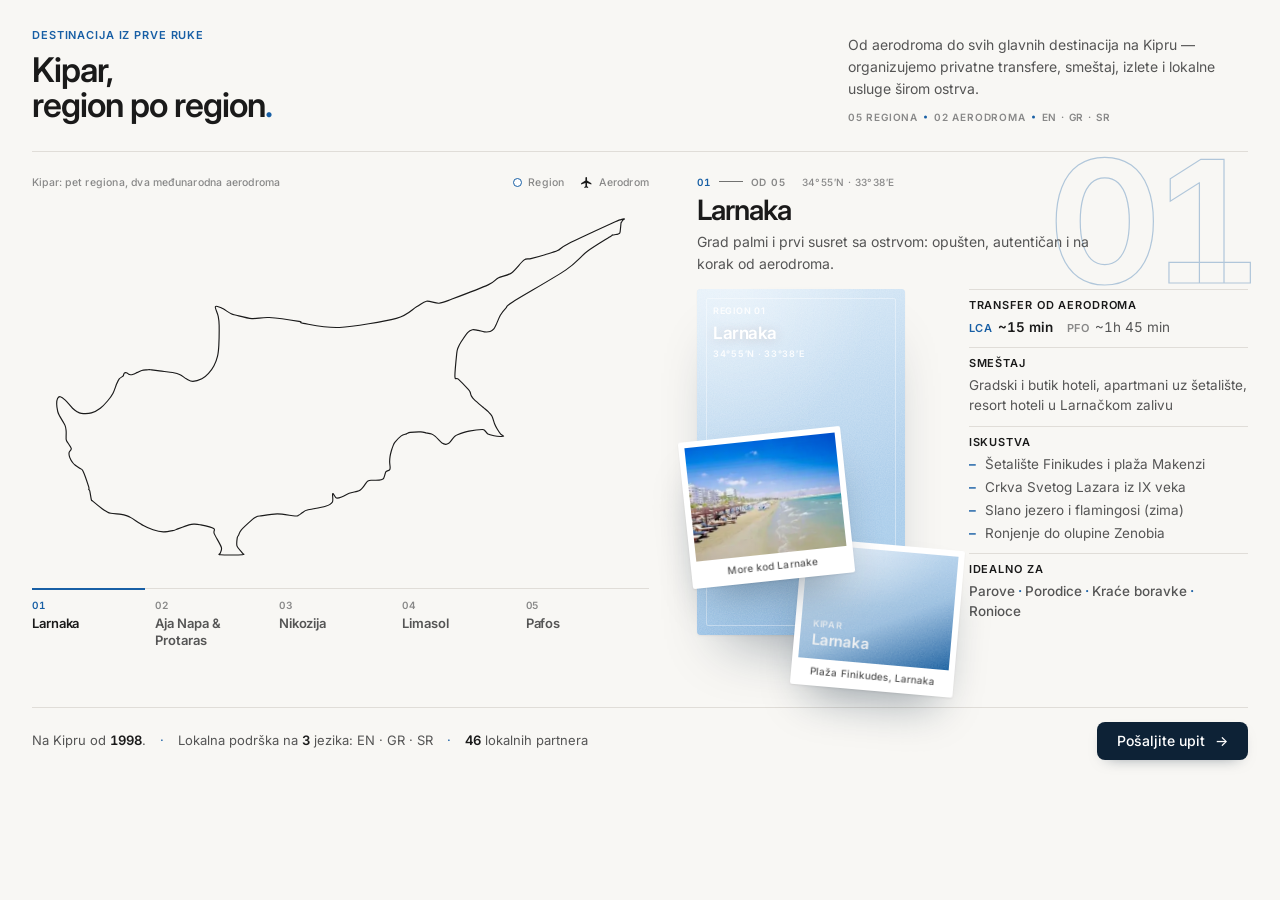
==== commit cbbd5dd3: "Map: switch from coral/orange to the site's sea-blue palette Publishes the recoloured map section fr" ====
--- a/index.html
+++ b/index.html
@@ -58,22 +58,22 @@
               <defs>
                 <path id="isl" d="M940.8 46.6C953.7 40.7 951.5 42.1 954.4 41.1C957.3 40.1 959.5 39.9 960.0 40.0C960.5 40.1 958.3 41.1 957.8 41.6C957.3 42.1 956.8 42.9 956.5 43.4C956.2 43.9 955.8 44.7 955.5 45.2C955.2 45.7 954.9 44.3 954.6 46.6C954.3 48.9 953.6 57.8 953.2 60.3C952.8 62.8 952.8 62.9 952.2 63.5C951.6 64.1 951.1 64.1 949.3 64.6C947.5 65.0 941.8 66.0 940.1 66.5C938.4 67.0 944.1 64.2 938.1 68.1C932.1 72.0 911.1 84.3 900.1 92.5C889.1 100.7 882.9 110.8 864.8 123.0C846.7 135.2 794.2 164.9 779.7 174.1C765.2 183.3 771.4 180.9 768.3 184.2C765.2 187.5 761.4 192.0 759.0 196.1C756.6 200.2 753.7 208.3 752.1 211.6C750.5 214.9 749.9 216.6 748.5 218.2C747.1 219.8 744.8 221.8 742.5 222.5C740.2 223.2 735.9 223.3 733.0 223.0C730.1 222.7 726.0 221.1 723.1 220.6C720.2 220.1 716.4 219.0 713.8 219.6C711.2 220.2 708.9 221.2 706.0 224.3C703.1 227.4 697.2 236.6 694.8 240.3C692.4 244.1 691.3 246.7 690.3 249.3C689.3 251.9 689.1 250.7 688.4 257.6C687.7 264.5 685.0 289.3 685.4 295.6C685.8 301.9 687.7 296.6 690.9 299.6C694.1 302.6 703.8 312.7 706.7 315.9C709.6 319.1 709.2 319.1 710.0 320.7C710.8 322.3 711.0 325.0 712.0 326.8C713.0 328.6 714.0 330.3 716.7 332.9C719.4 335.5 727.4 342.2 730.0 344.4C732.6 346.6 732.4 346.5 733.8 347.7C735.2 348.9 737.6 350.7 739.3 352.4C741.0 354.1 743.7 356.3 745.3 359.3C746.9 362.3 748.5 369.2 749.8 372.5C751.1 375.8 752.7 378.5 754.2 381.0C755.7 383.5 758.1 387.2 759.6 388.9C761.1 390.6 764.5 391.6 764.4 392.2C764.3 392.8 761.3 392.7 758.9 392.6C756.5 392.5 751.7 392.0 748.7 391.4C745.7 390.8 740.9 389.8 738.8 388.6C736.7 387.4 735.8 384.8 734.4 383.7C733.0 382.6 733.6 381.3 729.7 381.3C725.8 381.3 714.2 382.7 708.2 384.0C702.2 385.3 692.9 388.5 689.5 389.7C686.1 390.9 686.5 391.3 685.4 392.2C684.3 393.1 683.2 394.3 682.2 395.5C681.2 396.7 680.0 398.7 679.0 399.9C678.0 401.1 676.7 402.9 675.4 403.7C674.1 404.5 672.1 405.5 670.5 405.4C668.9 405.3 667.1 405.1 664.6 403.2C662.1 401.2 656.2 394.6 653.6 392.4C651.0 390.2 649.8 389.3 647.5 388.5C645.2 387.7 640.0 387.1 638.6 386.8C637.2 386.5 639.6 387.0 638.3 386.7C637.0 386.4 633.9 385.2 630.1 385.1C626.3 385.0 616.5 385.5 613.0 386.0C609.5 386.5 609.0 387.6 606.8 388.4C604.6 389.2 601.2 389.5 598.4 391.6C595.6 393.7 590.0 399.6 588.0 402.1C586.0 404.6 585.9 406.1 585.0 408.2C584.1 410.3 583.0 413.6 582.3 416.1C581.6 418.6 580.7 422.3 580.3 424.9C579.9 427.5 579.6 430.8 579.6 433.5C579.6 436.2 580.4 440.7 580.4 442.7C580.4 444.7 580.2 445.8 579.5 446.7C578.8 447.6 576.6 447.9 575.7 448.4C574.8 448.9 574.1 448.6 573.3 450.2C572.5 451.8 571.2 457.2 570.5 458.9C569.8 460.6 570.0 460.9 568.8 461.6C567.6 462.3 565.5 463.1 562.6 463.4C559.7 463.7 552.2 463.4 549.5 463.6C546.8 463.8 545.7 464.2 544.4 464.9C543.1 465.6 542.1 467.1 541.0 468.5C539.9 469.9 538.2 472.5 536.9 474.1C535.6 475.7 533.6 478.1 532.1 479.2C530.6 480.3 529.4 480.7 526.7 481.5C524.0 482.3 517.7 483.3 514.1 484.6C510.5 485.9 505.7 489.0 502.6 490.2C499.5 491.4 495.6 493.1 493.3 492.3C491.0 491.5 488.3 484.1 487.3 485.1C486.3 486.1 488.6 495.6 486.9 498.7C485.2 501.8 481.8 503.7 475.7 505.7C469.6 507.7 451.6 510.5 446.3 511.8C441.0 513.1 441.7 513.8 440.3 514.6C438.9 515.4 438.0 516.2 436.7 517.1C435.4 518.0 433.4 519.7 431.8 520.4C430.2 521.1 431.2 521.8 426.1 521.5C421.0 521.2 406.1 518.1 397.5 518.1C388.9 518.1 374.3 520.8 369.1 521.5C363.9 522.2 364.8 522.3 363.0 523.1C361.2 523.9 360.9 523.8 357.3 527.0C353.7 530.2 342.4 540.4 339.0 544.2C335.6 548.0 335.9 550.5 334.9 552.4C333.9 554.3 333.0 554.3 332.6 557.0C332.2 559.7 331.1 566.7 332.3 570.3C333.5 573.9 339.4 579.2 340.7 581.3C342.0 583.4 346.0 583.8 340.7 584.3C335.4 584.8 310.6 584.8 305.3 584.3C300.0 583.8 305.1 583.1 305.3 581.3C305.5 579.5 308.3 576.8 306.8 572.1C305.3 567.4 297.2 554.6 295.3 550.0C293.4 545.4 297.9 543.8 294.4 541.6C290.9 539.4 276.9 536.6 272.2 535.6C267.5 534.6 265.7 534.7 263.0 534.7C260.3 534.7 258.9 534.5 254.5 535.8C250.1 537.1 237.6 541.9 233.8 543.3C230.0 544.7 232.5 544.3 229.3 544.9C226.1 545.5 217.7 547.3 212.7 547.1C207.7 546.9 201.0 545.3 196.2 543.8C191.4 542.3 185.9 539.9 180.5 536.9C175.1 533.9 164.3 526.5 160.2 524.1C156.1 521.7 155.2 521.7 152.9 520.9C150.6 520.1 148.5 519.5 144.7 518.9C140.9 518.3 131.4 517.8 127.8 517.1C124.2 516.4 122.9 515.3 120.9 514.2C118.9 513.1 117.6 512.5 114.2 510.0C110.8 507.5 101.1 499.7 98.4 497.4C95.7 495.1 96.8 497.2 96.1 494.7C95.4 492.2 94.2 483.1 93.6 480.7C93.0 478.3 92.3 479.5 92.0 478.5C91.7 477.5 93.2 478.4 91.8 473.9C90.4 469.4 84.7 452.8 82.6 448.4C80.5 444.0 80.0 446.0 78.1 444.6C76.2 443.2 71.5 440.3 69.7 438.9C67.9 437.5 67.1 436.5 66.1 435.2C65.1 433.9 63.7 431.9 62.9 430.3C62.1 428.7 60.9 426.3 60.5 424.5C60.1 422.7 59.7 420.1 60.2 418.2C60.7 416.3 64.2 414.8 63.6 412.0C63.0 409.2 57.2 402.1 56.0 399.4C54.8 396.7 55.4 396.7 55.3 394.3C55.2 391.9 55.6 386.7 55.3 383.7C55.0 380.7 55.1 378.2 53.5 374.6C51.9 371.0 46.7 363.0 44.9 359.6C43.1 356.2 42.4 355.0 41.7 352.1C41.0 349.2 40.0 343.1 40.0 340.0C40.0 336.9 40.5 333.0 41.4 331.2C42.3 329.4 44.0 327.8 45.9 328.2C47.8 328.6 50.9 331.0 53.9 333.8C56.9 336.6 62.9 344.1 65.7 346.8C68.5 349.5 70.3 350.8 72.4 352.1C74.5 353.4 76.3 354.9 79.9 355.2C83.5 355.5 91.7 355.7 96.3 354.4C100.9 353.1 106.8 349.7 110.7 346.8C114.6 343.9 119.3 338.8 122.4 335.1C125.5 331.4 129.1 326.6 131.3 322.4C133.5 318.2 135.7 310.8 137.2 307.3C138.7 303.8 139.8 301.1 141.4 299.2C143.0 297.3 146.6 295.6 147.7 294.6C148.8 293.6 148.2 293.0 148.5 292.3C148.8 291.6 149.1 290.5 149.6 290.0C150.1 289.5 151.3 289.1 151.9 289.0C152.5 288.9 153.1 289.2 153.8 289.6C154.5 290.0 156.2 291.2 156.8 291.6C157.4 292.0 157.0 291.9 157.5 292.0C158.0 292.1 159.1 292.6 160.1 292.6C161.1 292.6 162.5 292.3 164.1 291.7C165.7 291.1 168.8 289.6 170.9 288.7C173.0 287.8 175.5 286.3 177.8 285.7C180.1 285.1 184.5 284.8 186.3 284.6C188.1 284.4 189.0 284.2 190.1 284.2C191.2 284.2 191.4 284.3 193.8 284.6C196.2 284.9 203.3 285.9 206.4 286.3C209.5 286.7 211.1 286.9 214.3 287.3C217.5 287.7 223.9 288.2 227.8 289.0C231.7 289.8 236.7 291.0 240.0 292.5C243.3 294.0 246.9 297.5 250.0 299.1C253.1 300.7 256.9 303.3 260.7 303.3C264.5 303.3 271.5 301.1 275.3 299.2C279.1 297.3 283.2 293.7 286.1 290.5C289.0 287.3 292.7 282.2 294.9 278.0C297.1 273.8 299.5 267.5 300.7 262.4C301.9 257.3 302.4 251.7 302.8 244.2C303.2 236.7 303.4 219.2 303.3 212.2C303.2 205.2 302.7 202.3 301.8 197.8C300.9 193.3 296.4 184.6 297.1 182.5C297.8 180.4 302.7 182.4 306.6 184.1C310.5 185.8 319.2 192.0 322.9 193.8C326.6 195.6 326.1 194.9 331.1 196.1C336.1 197.3 348.4 200.9 356.4 201.5C364.4 202.1 372.8 199.1 384.2 199.8C395.6 200.5 424.3 204.6 432.7 206.0C441.1 207.4 430.1 207.8 439.9 209.3C449.7 210.8 475.6 217.1 498.2 215.9C520.8 214.7 571.8 206.2 590.5 201.2C609.2 196.2 615.9 186.7 623.2 182.5C630.5 178.3 633.8 174.3 639.3 173.4C644.8 172.5 653.4 177.1 659.6 176.6C665.8 176.1 668.8 174.4 680.7 169.9C692.6 165.4 728.0 152.0 739.2 146.9C750.4 141.8 749.7 138.7 755.4 135.8C761.1 132.9 770.8 131.8 777.1 127.5C783.4 123.1 792.4 110.3 797.1 106.8C801.8 103.3 803.4 105.7 808.5 104.4C813.6 103.1 824.8 100.0 831.3 98.0C837.8 96.0 846.2 93.9 851.8 91.3C857.4 88.7 855.0 87.2 868.4 80.5C881.8 73.8 927.9 52.5 940.8 46.6Z"/>
                 <radialGradient id="seaGrad" cx="52%" cy="54%" r="58%">
-                  <stop offset="0" stop-color="#F1DCC9" stop-opacity="0.95"/>
-                  <stop offset="0.5" stop-color="#F4E6D9" stop-opacity="0.7"/>
+                  <stop offset="0" stop-color="#E3EEF8" stop-opacity="0.95"/>
+                  <stop offset="0.5" stop-color="#EEF4FA" stop-opacity="0.7"/>
                   <stop offset="1" stop-color="#F8F7F4" stop-opacity="0"/>
                 </radialGradient>
                 <linearGradient id="sweepGrad" x1="0" x2="1" y1="0" y2="0">
                   <stop offset="0" stop-color="#FFFFFF" stop-opacity="0"/>
-                  <stop offset="0.5" stop-color="#FFF6EE" stop-opacity="0.9"/>
+                  <stop offset="0.5" stop-color="#F2F8FD" stop-opacity="0.9"/>
                   <stop offset="1" stop-color="#FFFFFF" stop-opacity="0"/>
                 </linearGradient>
                 <linearGradient id="shimmerGrad" x1="0" x2="1" y1="0" y2="0">
-                  <stop offset="0" stop-color="#E8593C" stop-opacity="0"/>
-                  <stop offset="0.5" stop-color="#E8593C" stop-opacity="0.55"/>
-                  <stop offset="1" stop-color="#E8593C" stop-opacity="0"/>
+                  <stop offset="0" stop-color="#185FA5" stop-opacity="0"/>
+                  <stop offset="0.5" stop-color="#185FA5" stop-opacity="0.55"/>
+                  <stop offset="1" stop-color="#185FA5" stop-opacity="0"/>
                 </linearGradient>
                 <pattern id="dotGrid" width="11" height="11" patternUnits="userSpaceOnUse">
-                  <circle cx="2" cy="2" r="1.05" fill="#E3D9CF"/>
+                  <circle cx="2" cy="2" r="1.05" fill="#D3E0EC"/>
                 </pattern>
                 <!-- Three thin "depth lines" offset around the coast -->
                 <mask id="ringsMask" maskUnits="userSpaceOnUse" x="-200" y="-200" width="1400" height="1024">
--- a/css/section.css
+++ b/css/section.css
@@ -1,12 +1,13 @@
 /* =====================================================================
    WWE Travel CY · "Kipar koji poznajemo" · embeddable editorial section
-   Brand: Inter · accent #E8593C · ink #1A1A1A · body #555 · meta #888
-   Frame heights (see README): desktop 900 · tablet 1460 · mobile 1720
+   Brand: Inter · accent #185FA5 (sea blue) · deep #0D2236 · ink #1A1A1A · body #555 · meta #888
+   Frame heights (see README): desktop 780 · tablet 1240 · mobile 1540
    ===================================================================== */
 
 :root {
-  --accent: #E8593C;
-  --accent-hover: #D44E33;
+  --accent: #185FA5;      /* sea blue, as on the rest of the Home page */
+  --accent-hover: #134E88;
+  --deep: #0D2236;        /* deep sea blue: the button */
   --ink: #1A1A1A;
   --body: #555555;
   --meta: #888888;
@@ -14,15 +15,15 @@
   --card: #FFFFFF;
   --line: #EBEBEB;
   --line-2: #E0DDD8;
-  --warm-1: #F1DCC9;
-  --warm-2: #E9C9B2;
+  --warm-1: #E3EEF8;     /* light sea tints (names kept) */
+  --warm-2: #CFE0F0;
 
   --ease-expo: cubic-bezier(0.16, 1, 0.3, 1);
   --ease-power3: cubic-bezier(0.215, 0.61, 0.355, 1);
   --ease-inout: cubic-bezier(0.65, 0, 0.35, 1);
 
-  --gutter: 40px;
-  --doc-h: 900px;       /* the iframe height this layout is designed for */
+  --gutter: 32px;
+  --doc-h: 780px;       /* the iframe height this layout is designed for */
   --layout: desktop;    /* read by section.js */
   --k: 1.6;             /* SVG units per screen px, set by section.js */
   --ms: 1;              /* marker scale, set by section.js */
@@ -63,10 +64,9 @@
 html.is-embedded .wwe { height: 100vh; }
 
 .wwe__inner {
-  max-width: 1240px;
   height: 100%;
-  margin: 0 auto;
-  padding: 40px var(--gutter) 26px;
+  margin: 0;
+  padding: 28px var(--gutter) 20px;
   display: flex;
   flex-direction: column;
 }
@@ -75,8 +75,8 @@
    Eyebrow, headline, intro
    --------------------------------------------------------------------- */
 .eyebrow {
-  margin: 0 0 14px;
-  font-size: 11.5px;
+  margin: 0 0 10px;
+  font-size: 11px;
   font-weight: 600;
   letter-spacing: 0.08em;
   text-transform: uppercase;
@@ -85,19 +85,19 @@
 
 .head {
   display: grid;
-  grid-template-columns: minmax(0, 1fr) minmax(0, 380px);
-  gap: 48px;
+  grid-template-columns: minmax(0, 1fr) minmax(0, 400px);
+  gap: 40px;
   align-items: end;
-  padding-bottom: 44px;
+  padding-bottom: 28px;
   border-bottom: 1px solid var(--line-2);
   flex: none;
 }
 
 .title {
   margin: 0;
-  font-size: clamp(44px, 4.2vw, 52px);
-  font-weight: 600;
-  line-height: 1.02;
+  font-size: 34px;
+  font-weight: 600;
+  line-height: 1.04;
   letter-spacing: -1px;
   color: var(--ink);
 }
@@ -116,16 +116,16 @@
 
 .intro {
   margin: 0;
-  font-size: 15px;
+  font-size: 14px;
   line-height: 1.6;
   color: var(--body);
 }
 .head__meta {
   display: flex;
   flex-wrap: wrap;
-  gap: 6px 18px;
-  margin: 14px 0 0;
-  font-size: 11px;
+  gap: 5px 16px;
+  margin: 10px 0 0;
+  font-size: 10px;
   font-weight: 600;
   letter-spacing: 0.08em;
   text-transform: uppercase;
@@ -135,7 +135,7 @@
 .head__meta span + span::before {
   content: '';
   position: absolute;
-  left: -11px;
+  left: -10px;
   top: 50%;
   width: 3px;
   height: 3px;
@@ -152,8 +152,8 @@
   min-height: 0;
   display: grid;
   grid-template-columns: minmax(0, 1.12fr) minmax(0, 1fr);
-  gap: 56px;
-  padding-top: 44px;
+  gap: 48px;
+  padding-top: 24px;
 }
 
 /* ---------- Map ---------- */
@@ -165,7 +165,7 @@
 }
 
 .map__cap {
-  font-size: 11px;
+  font-size: 10.5px;
   font-weight: 500;
   letter-spacing: 0.02em;
   color: var(--meta);
@@ -194,7 +194,7 @@
   position: relative;
   flex: 1 1 auto;
   min-height: 0;
-  margin: 6px 0 10px;
+  margin: 4px 0 8px;
 }
 .map__svg {
   position: absolute;
@@ -209,7 +209,7 @@
 .sea { transform-box: fill-box; transform-origin: center; }
 .rings__base { fill: var(--warm-2); opacity: 0.75; }
 .rings__shimmer { opacity: 0.9; }
-.island__fill { fill: #FFFDFA; }
+.island__fill { fill: #FFFFFF; }
 .island__dots { opacity: 0.9; }
 .island__line {
   fill: none;
@@ -251,7 +251,7 @@
   fill: #fff;
   stroke: var(--line-2);
   stroke-width: 1;
-  filter: drop-shadow(0 6px 10px rgba(80, 45, 20, 0.12));
+  filter: drop-shadow(0 6px 10px rgba(13, 34, 54, 0.12));
 }
 .route__label text {
   font-size: 12px;
@@ -311,7 +311,7 @@
   stroke: var(--accent);
   stroke-width: 1.6;
   transition: fill 0.5s var(--ease-power3);
-  filter: drop-shadow(0 4px 8px rgba(80, 45, 20, 0.14));
+  filter: drop-shadow(0 4px 8px rgba(13, 34, 54, 0.14));
 }
 .mk__num {
   font-size: 12px;
@@ -404,7 +404,7 @@
   flex-direction: column;
   gap: 4px;
   align-items: flex-start;
-  padding: 12px 10px 2px 0;
+  padding: 10px 10px 2px 0;
   margin: 0;
   background: none;
   border: 0;
@@ -413,7 +413,7 @@
   -webkit-tap-highlight-color: transparent;
 }
 .rg__num {
-  font-size: 11px;
+  font-size: 10px;
   font-weight: 600;
   letter-spacing: 0.08em;
   color: var(--meta);
@@ -421,7 +421,7 @@
   transition: color 0.4s var(--ease-power3);
 }
 .rg__name {
-  font-size: 14px;
+  font-size: 13px;
   font-weight: 600;
   line-height: 1.3;
   letter-spacing: -0.1px;
@@ -457,9 +457,9 @@
   flex: none;
   display: flex;
   align-items: center;
-  gap: 12px;
-  margin: 10px 0 0;
-  font-size: 10.5px;
+  gap: 10px;
+  margin: 8px 0 0;
+  font-size: 10px;
   font-weight: 600;
   line-height: 1.4;
   letter-spacing: 0.08em;
@@ -470,35 +470,35 @@
 .hint__icon {
   position: relative;
   flex: none;
-  width: 36px;
-  height: 36px;
+  width: 32px;
+  height: 32px;
   color: var(--accent);
 }
 .hint__icon::before {
-  /* soft coral disc so the icon reads at a glance */
+  /* soft blue disc so the icon reads at a glance */
   content: '';
   position: absolute;
   inset: 0;
   border-radius: 50%;
-  background: rgba(232, 89, 60, 0.11);
+  background: rgba(24, 95, 165, 0.11);
 }
 .hint__icon svg {
   position: relative;
   display: block;
-  width: 36px;
-  height: 36px;
+  width: 32px;
+  height: 32px;
   padding: 3px;
   fill: currentColor;
   transform-origin: 50% 80%;
-  filter: drop-shadow(0 2px 3px rgba(232, 89, 60, 0.28));
+  filter: drop-shadow(0 2px 3px rgba(24, 95, 165, 0.28));
 }
 .hint__ring {
   /* centred on the fingertip */
   position: absolute;
-  left: 11.3px;
+  left: 10px;
   top: 0.5px;
-  width: 12px;
-  height: 12px;
+  width: 11px;
+  height: 11px;
   border: 2px solid var(--accent);
   border-radius: 50%;
   opacity: 0;
@@ -532,20 +532,20 @@
 }
 .panel__bignum {
   position: absolute;
-  top: -34px;
-  right: -12px;
+  top: -24px;
+  right: -8px;
   z-index: 0;
   pointer-events: none;
   perspective: 900px;
 }
 .bignum {
   display: block;
-  font-size: 230px;
+  font-size: 170px;
   font-weight: 700;
   line-height: 0.82;
-  letter-spacing: -10px;
+  letter-spacing: -7px;
   color: transparent;
-  -webkit-text-stroke: 1.2px rgba(232, 89, 60, 0.32);
+  -webkit-text-stroke: 1.2px rgba(24, 95, 165, 0.32);
   font-variant-numeric: tabular-nums;
   transform-origin: left center;
   user-select: none;
@@ -554,15 +554,15 @@
   position: relative;
   z-index: 1;
   flex: none;
-  padding-right: 120px;
-  margin-bottom: 18px;
+  padding-right: 90px;
+  margin-bottom: 14px;
 }
 .panel__kicker {
   display: flex;
   align-items: center;
-  gap: 10px;
-  margin: 0;
-  font-size: 11px;
+  gap: 8px;
+  margin: 0;
+  font-size: 10px;
   font-weight: 600;
   letter-spacing: 0.08em;
   text-transform: uppercase;
@@ -570,11 +570,11 @@
   white-space: nowrap;
 }
 .panel__idx { color: var(--accent); font-variant-numeric: tabular-nums; }
-.panel__rule { width: 28px; height: 1px; background: var(--ink); opacity: 0.6; }
+.panel__rule { width: 24px; height: 1px; background: var(--ink); opacity: 0.6; }
 .panel__coords { margin-left: 8px; letter-spacing: 0.04em; font-weight: 500; }
 .panel__name {
-  margin: 10px 0 8px;
-  font-size: clamp(30px, 2.9vw, 38px);
+  margin: 8px 0 6px;
+  font-size: 28px;
   font-weight: 600;
   line-height: 1.06;
   letter-spacing: -1px;
@@ -582,8 +582,8 @@
 }
 .panel__line {
   margin: 0;
-  max-width: 40ch;
-  font-size: 15px;
+  max-width: 44ch;
+  font-size: 14px;
   line-height: 1.55;
   color: var(--body);
 }
@@ -595,7 +595,7 @@
   min-height: 0;
   display: grid;
   grid-template-columns: minmax(0, 0.94fr) minmax(0, 1.06fr);
-  gap: 28px;
+  gap: 24px;
 }
 
 /* ---------- Cover card + postcards ---------- */
@@ -608,10 +608,10 @@
 /* region tones (overridden per region from data.js) */
 .cv,
 .ph {
-  --t1: #F0CDB4;
-  --t2: #E7A98C;
-  --t3: #D9785C;
-  --t4: #F2BFA0;
+  --t1: #DCEBF7;
+  --t2: #9CC3E6;
+  --t3: #185FA5;
+  --t4: #BFDDF2;
 }
 
 .cover {
@@ -620,10 +620,10 @@
   z-index: 1;
   overflow: hidden;
   border-radius: 4px;
-  background: #EADBCD;
+  background: #D9E6F2;
   box-shadow:
     0 1px 2px rgba(26, 26, 26, 0.05),
-    0 34px 60px -30px rgba(80, 45, 20, 0.42);
+    0 34px 60px -30px rgba(13, 34, 54, 0.42);
 }
 .cv {
   position: absolute;
@@ -631,7 +631,7 @@
   display: flex;
   flex-direction: column;
   align-items: flex-start;
-  padding: 20px 20px;
+  padding: 16px 16px;
   color: #fff;
   background-image:
     url("data:image/svg+xml,%3Csvg xmlns='http://www.w3.org/2000/svg' width='180' height='180'%3E%3Cfilter id='n'%3E%3CfeTurbulence type='fractalNoise' baseFrequency='0.85' numOctaves='2' stitchTiles='stitch'/%3E%3CfeColorMatrix values='0 0 0 0 1 0 0 0 0 1 0 0 0 0 1 0 0 0 0.55 0'/%3E%3C/filter%3E%3Crect width='100%25' height='100%25' filter='url(%23n)'/%3E%3C/svg%3E"),
@@ -662,15 +662,15 @@
 .cv > * { position: relative; z-index: 1; }
 .cv__kicker,
 .cv__coords {
-  font-size: 10px;
+  font-size: 9px;
   font-weight: 600;
   letter-spacing: 0.08em;
   text-transform: uppercase;
   opacity: 0.9;
 }
 .cv__name {
-  margin: 10px 0 8px;
-  font-size: 20px;
+  margin: 8px 0 6px;
+  font-size: 17px;
   font-weight: 600;
   line-height: 1.08;
   letter-spacing: -0.5px;
@@ -693,7 +693,7 @@
   border-radius: 2px;
   box-shadow:
     0 1px 2px rgba(26, 26, 26, 0.08),
-    0 26px 46px -18px rgba(80, 45, 20, 0.40);
+    0 26px 46px -18px rgba(13, 34, 54, 0.40);
   will-change: transform;
 }
 .postcard--a { bottom: 0; right: -6%; transform: rotate(5deg); }
@@ -703,8 +703,8 @@
   aspect-ratio: 4 / 3;
 }
 .postcard__cap {
-  padding: 7px 4px 9px;
-  font-size: 10.5px;
+  padding: 6px 4px 8px;
+  font-size: 10px;
   font-weight: 500;
   line-height: 1.3;
   letter-spacing: 0.01em;
@@ -753,8 +753,8 @@
   height: 100%;
   object-fit: cover;
   opacity: 0;
-  /* one warm treatment for every photo */
-  filter: sepia(0.16) saturate(1.08) contrast(1.03) brightness(1.02);
+  /* one light, natural treatment for every photo */
+  filter: saturate(1.05) contrast(1.02);
   transition: opacity 0.9s var(--ease-power3);
 }
 .ph.is-loaded img { opacity: 1; }
@@ -764,7 +764,7 @@
   position: absolute;
   inset: 0;
   pointer-events: none;
-  background: linear-gradient(180deg, rgba(232, 89, 60, 0.07) 0%, rgba(120, 60, 30, 0.10) 100%);
+  background: linear-gradient(180deg, rgba(24, 95, 165, 0.04) 0%, rgba(13, 34, 54, 0.08) 100%);
   mix-blend-mode: multiply;
 }
 
@@ -774,14 +774,14 @@
   min-height: 0;
   display: flex;
   flex-direction: column;
-  gap: 12px;
+  gap: 10px;
 }
 .fact {
   border-top: 1px solid var(--line-2);
-  padding-top: 10px;
+  padding-top: 8px;
 }
 .fact dt {
-  margin: 0 0 6px;
+  margin: 0 0 5px;
   font-size: 11px;
   font-weight: 600;
   letter-spacing: 0.08em;
@@ -804,7 +804,7 @@
 .tr b {
   font-weight: 600;
   letter-spacing: 0.06em;
-  font-size: 12px;
+  font-size: 11px;
   color: var(--meta);
   margin-right: 5px;
 }
@@ -838,8 +838,8 @@
   align-items: center;
   justify-content: space-between;
   gap: 24px;
-  margin-top: 22px;
-  padding-top: 18px;
+  margin-top: 16px;
+  padding-top: 14px;
   border-top: 1px solid var(--line-2);
 }
 .trust {
@@ -848,7 +848,7 @@
   flex-wrap: wrap;
   align-items: baseline;
   gap: 4px 14px;
-  font-size: 14px;
+  font-size: 13px;
   line-height: 1.5;
   color: var(--body);
 }
@@ -865,15 +865,15 @@
   display: inline-flex;
   align-items: center;
   gap: 10px;
-  padding: 14px 22px;
+  padding: 12px 20px;
   border-radius: 8px;
-  background: var(--accent);
+  background: var(--deep);
   color: #fff;
-  font-size: 15px;
+  font-size: 14px;
   font-weight: 500;
   line-height: 1;
   text-decoration: none;
-  box-shadow: 0 0 0 0 rgba(232, 89, 60, 0), 0 6px 16px -10px rgba(232, 89, 60, 0.6);
+  box-shadow: 0 0 0 0 rgba(24, 95, 165, 0), 0 6px 16px -10px rgba(13, 34, 54, 0.6);
   transition: background-color 0.35s var(--ease-power3), box-shadow 0.6s var(--ease-expo), transform 0.6s var(--ease-expo);
 }
 .btn__arrow {
@@ -881,8 +881,8 @@
   transition: transform 0.6s var(--ease-expo);
 }
 .btn:hover {
-  background: var(--accent-hover);
-  box-shadow: 0 0 0 6px rgba(232, 89, 60, 0.10), 0 14px 34px -8px rgba(232, 89, 60, 0.55);
+  background: var(--accent);
+  box-shadow: 0 0 0 6px rgba(24, 95, 165, 0.10), 0 14px 34px -8px rgba(13, 34, 54, 0.45);
 }
 .btn:hover .btn__arrow { transform: translateX(5px); }
 .btn:active { transform: translateY(1px); }
@@ -903,56 +903,58 @@
 
 /* narrower desktop frames: tighter grid, three highlights */
 @media (max-width: 1179px) and (min-width: 1000px) {
-  .body { grid-template-columns: minmax(0, 1fr) minmax(0, 1fr); gap: 40px; }
-  .panel__head { padding-right: 80px; }
-  .panel__line { font-size: 14px; }
+  .body { grid-template-columns: minmax(0, 1fr) minmax(0, 1fr); gap: 36px; }
+  .panel__head { padding-right: 70px; }
   .panel__coords { display: none; }
   .fact__list li:nth-child(n + 4) { display: none; }
   .stack { --pc-w: 72%; }
 }
 
 /* =====================================================================
-   TABLET · 768–1023px (frame 1460px)
+   TABLET · 768–1023px (frame 1240px)
    A desktop-height frame (≤1000px tall) at 1000px+ keeps the desktop layout,
-   so Wix Studio's desktop breakpoint (from 1001px) always gets the 900px design.
+   so Wix Studio's desktop breakpoint (from 1001px) always gets the 780px design.
    ===================================================================== */
 @media (max-width: 1023px) and (min-height: 1001px), (max-width: 999px) {
-  :root { --doc-h: 1460px; --layout: tablet; --gutter: 36px; }
-
-  .wwe__inner { padding-top: 44px; padding-bottom: 32px; }
-  .head { grid-template-columns: minmax(0, 1fr) minmax(0, 320px); gap: 36px; }
-  .title { font-size: 52px; }
+  :root { --doc-h: 1240px; --layout: tablet; --gutter: 28px; }
+
+  .wwe__inner { padding-top: 28px; padding-bottom: 22px; }
+  .head { grid-template-columns: minmax(0, 1fr) minmax(0, 340px); gap: 32px; }
+  .title { font-size: 32px; }
 
   .body {
     grid-template-columns: minmax(0, 1fr);
     grid-template-rows: auto minmax(0, 1fr);
     gap: 34px;
   }
-  .map__stage { flex: none; height: 370px; }
-  .panel__grid { grid-template-columns: minmax(0, 1fr) minmax(0, 1fr); gap: 36px; }
+  .map__stage { flex: none; height: 340px; }
+  .panel__grid { grid-template-columns: minmax(0, 1fr) minmax(0, 1fr); gap: 28px; }
   .stack { --pc-w: 56%; }
-  .postcard--b { top: 40%; }
-  .panel__head { padding-right: 150px; }
-  .bignum { font-size: 220px; }
+  .postcard--a { bottom: 6px; }
+  .postcard--b { top: 34%; }
+  .panel__head { padding-right: 110px; }
+  .bignum { font-size: 160px; }
 }
 
 /* =====================================================================
-   MOBILE · < 768px (frame 1720px)
+   MOBILE · < 768px (frame 1540px)
+   A tablet-height frame (≤1400px tall) at 750px+ keeps the tablet layout,
+   so Wix Studio's tablet breakpoint (from 751px) always gets the 1240px design.
    ===================================================================== */
-@media (max-width: 767px) {
-  :root { --doc-h: 1720px; --layout: mobile; --gutter: 18px; }
-
-  .wwe__inner { padding-top: 34px; padding-bottom: 24px; }
-  .eyebrow { margin-bottom: 12px; font-size: 11px; }
-  .head { grid-template-columns: minmax(0, 1fr); gap: 14px; padding-bottom: 32px; }
-  .title { font-size: clamp(34px, 10.2vw, 46px); }
-  .intro { font-size: 14.5px; line-height: 1.55; }
+@media (max-width: 767px) and (min-height: 1401px), (max-width: 749px) {
+  :root { --doc-h: 1540px; --layout: mobile; --gutter: 16px; }
+
+  .wwe__inner { padding-top: 24px; padding-bottom: 18px; }
+  .eyebrow { margin-bottom: 8px; font-size: 10.5px; }
+  .head { grid-template-columns: minmax(0, 1fr); gap: 12px; padding-bottom: 22px; }
+  .title { font-size: clamp(28px, 8.2vw, 32px); }
+  .intro { font-size: 14px; line-height: 1.55; }
   .head__meta { display: none; }
 
-  .body { grid-template-columns: minmax(0, 1fr); grid-template-rows: auto minmax(0, 1fr); gap: 22px; padding-top: 30px; }
+  .body { grid-template-columns: minmax(0, 1fr); grid-template-rows: auto minmax(0, 1fr); gap: 18px; padding-top: 20px; }
   .map__cap { flex-wrap: wrap; row-gap: 4px; }
   .map__legend { gap: 12px; }
-  .hint { font-size: 10px; }
+  .hint { font-size: 9.5px; }
   .map__stage { flex: none; height: clamp(200px, 60vw, 300px); margin: 4px 0 12px; }
 
   .regions {
@@ -971,8 +973,8 @@
     background: var(--card);
     transition: background-color 0.4s var(--ease-power3), border-color 0.4s var(--ease-power3);
   }
-  .rg__num { font-size: 10.5px; }
-  .rg__name { font-size: 13px; font-weight: 500; }
+  .rg__num { font-size: 10px; }
+  .rg__name { font-size: 12.5px; font-weight: 500; }
   .rg__name .rg__full { display: none; }
   .rg__name .rg__short { display: inline; }
   .rg__bar { display: none; }
@@ -980,32 +982,32 @@
   .rg.is-active .rg__name { color: #fff; }
   .rg.is-active .rg__num { color: var(--accent); }
 
-  .panel__bignum { top: -22px; right: -6px; }
-  .bignum { font-size: 150px; letter-spacing: -6px; }
-  .panel__head { padding-right: 70px; margin-bottom: 16px; }
+  .panel__bignum { top: -16px; right: -4px; }
+  .bignum { font-size: 120px; letter-spacing: -5px; }
+  .panel__head { padding-right: 60px; margin-bottom: 12px; }
   .panel__kicker .panel__coords { display: none; }
-  .panel__name { font-size: 32px; margin-top: 10px; }
-  .panel__line { font-size: 14.5px; }
+  .panel__name { font-size: 26px; margin-top: 8px; }
+  .panel__line { font-size: 14px; }
 
   .panel__grid {
     grid-template-columns: minmax(0, 1fr);
     grid-template-rows: minmax(230px, 1fr) auto;
-    gap: 20px;
+    gap: 16px;
   }
   .stack { --pc-w: 42%; }
   .cover { inset: 0 42% 0 0; }
   .postcard--a { top: 2%; bottom: auto; right: 0; }
   .postcard--b { top: auto; bottom: 2%; left: 9%; }
-  .facts { gap: 12px; }
-  .fact dd { font-size: 14px; }
+  .facts { gap: 10px; }
+  .fact dd { font-size: 13.5px; }
   .panel__coords { display: none; }
   .fact__list li:nth-child(n + 4) { display: none; }
 
-  .foot { flex-direction: column; align-items: stretch; gap: 16px; margin-top: 20px; padding-top: 16px; }
-  .trust { font-size: 13.5px; gap: 2px 10px; }
+  .foot { flex-direction: column; align-items: stretch; gap: 12px; margin-top: 16px; padding-top: 12px; }
+  .trust { font-size: 13px; gap: 2px 10px; }
   .trust__sep { display: none; }
   .trust__item { width: 100%; }
-  .btn { justify-content: center; padding: 15px 20px; }
+  .btn { justify-content: center; padding: 13px 20px; }
 
   .mk__label { opacity: 0; }
   .mk.is-active .mk__label { opacity: 1; }
@@ -1020,11 +1022,11 @@
 
 /* very small phones (Wix mobile canvas is 320px wide) */
 @media (max-width: 359px) {
-  .title { font-size: 32px; }
-  .intro { font-size: 14px; }
+  .title { font-size: 27px; }
+  .intro { font-size: 13.5px; }
   .map__stage { height: 190px; }
-  .panel__name { font-size: 28px; }
-  .panel__line { font-size: 14px; }
+  .panel__name { font-size: 24px; }
+  .panel__line { font-size: 13.5px; }
   .panel__grid { grid-template-rows: minmax(210px, 1fr) auto; }
   .rg { padding: 7px 10px; }
   .fact dd { font-size: 13.5px; }
